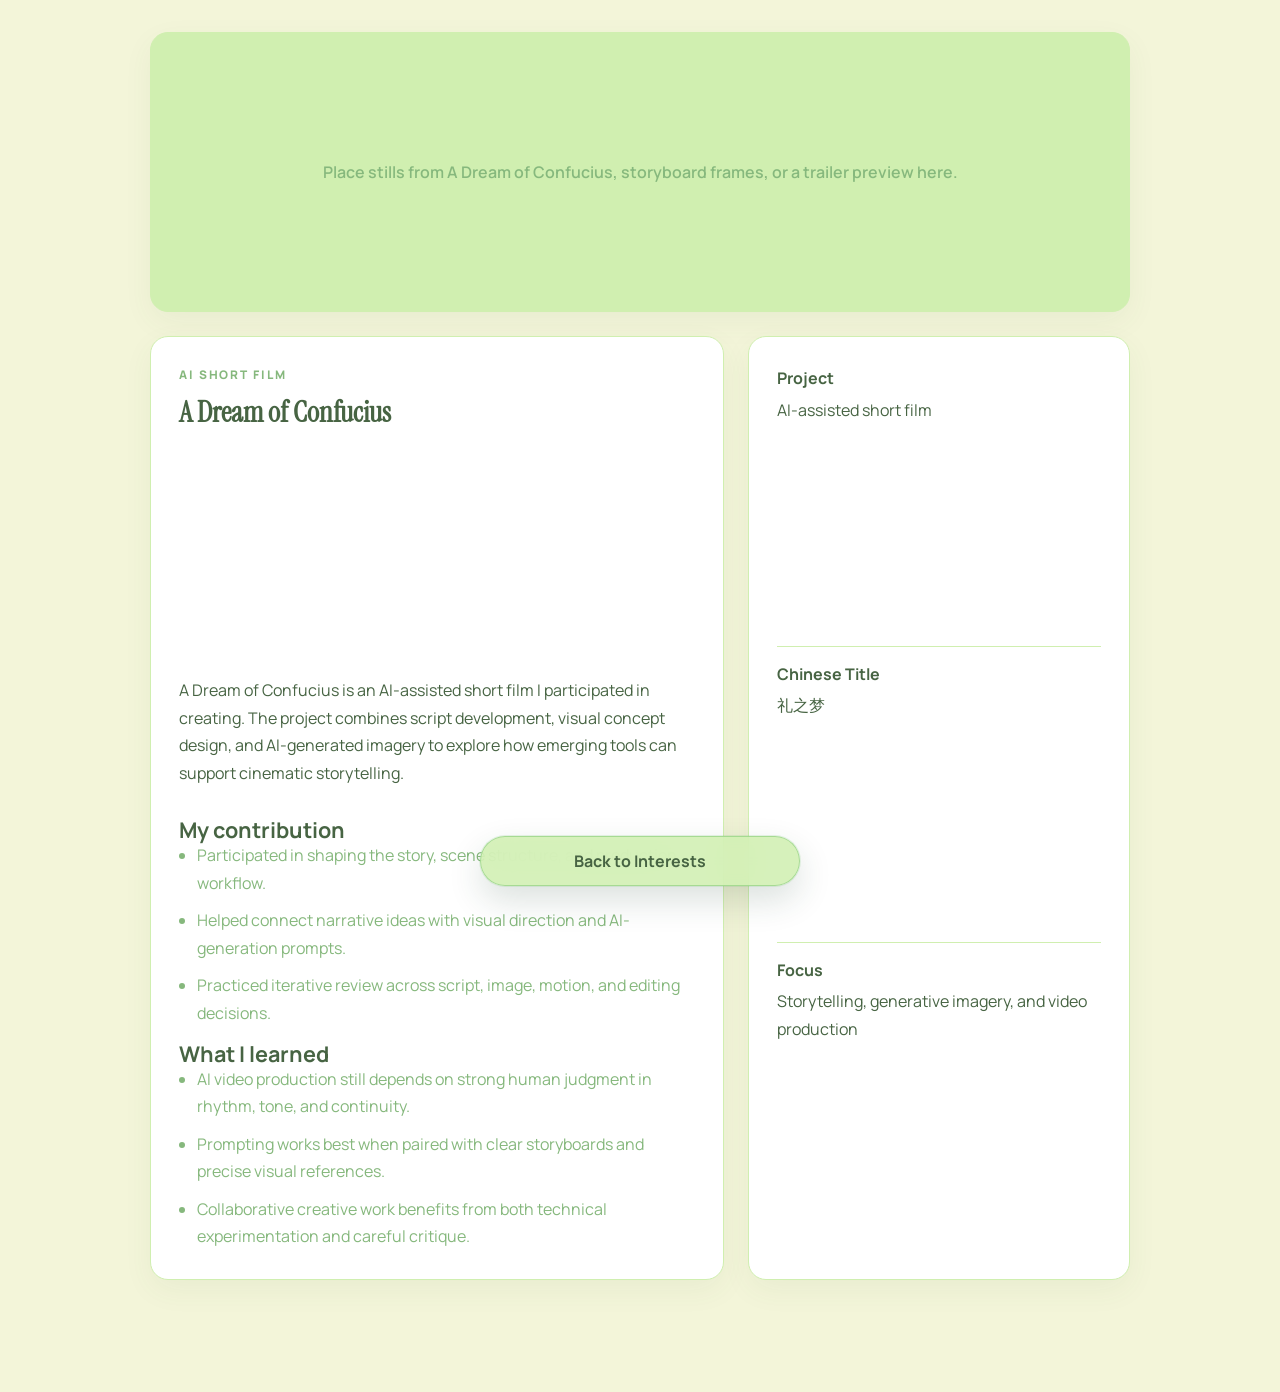
==== interest-ai-short-film.html @ 8be3a1d8 "5_31" ====
<!DOCTYPE html>
<html lang="en">
  <head>
    <meta charset="UTF-8" />
    <meta name="viewport" content="width=device-width, initial-scale=1.0" />
    <title>AI Short Film: A Dream of Confucius | Haojun Ma</title>
    <link rel="preconnect" href="https://fonts.googleapis.com" />
    <link rel="preconnect" href="https://fonts.gstatic.com" crossorigin />
    <link
      href="https://fonts.googleapis.com/css2?family=Instrument+Serif:ital@0;1&family=Manrope:wght@400;500;600;700;800&display=swap"
      rel="stylesheet"
    />
    <link rel="stylesheet" href="style.css?v=20260520-detail-nav" />
  </head>
  <body>
    <div class="detail-shell">
      <div class="detail-header">
        <a class="text-link" href="index.html#interests">Back to Interests</a>
      </div>
      <div class="detail-media">Place stills from A Dream of Confucius, storyboard frames, or a trailer preview here.</div>
      <div class="detail-grid">
        <section class="detail-main detail-stack">
          <div>
            <p class="eyebrow">AI Short Film</p>
            <h1 class="hero-title">A Dream of Confucius</h1>
          </div>
          <p>
            A Dream of Confucius is an AI-assisted short film I participated in creating. The project combines script development, visual concept design, and AI-generated imagery to explore how emerging tools can support cinematic storytelling.
          </p>
          <div>
            <h3>My contribution</h3>
            <ul class="detail-list">
              <li>Participated in shaping the story, scene structure, and production workflow.</li>
              <li>Helped connect narrative ideas with visual direction and AI-generation prompts.</li>
              <li>Practiced iterative review across script, image, motion, and editing decisions.</li>
            </ul>
          </div>
          <div>
            <h3>What I learned</h3>
            <ul class="detail-list">
              <li>AI video production still depends on strong human judgment in rhythm, tone, and continuity.</li>
              <li>Prompting works best when paired with clear storyboards and precise visual references.</li>
              <li>Collaborative creative work benefits from both technical experimentation and careful critique.</li>
            </ul>
          </div>
        </section>
        <aside class="detail-side detail-meta">
          <div>
            <strong>Project</strong>
            <span>AI-assisted short film</span>
          </div>
          <div>
            <strong>Chinese Title</strong>
            <span>礼之梦</span>
          </div>
          <div>
            <strong>Focus</strong>
            <span>Storytelling, generative imagery, and video production</span>
          </div>
        </aside>
      </div>
    </div>
  </body>
</html>
---- style.css ----
:root {
  --bg: #F3F5D9;
  --surface: #ffffff;
  --surface-soft: #D0EFB0;
  --text: #476443;
  --muted: #86B87D;
  --accent: #86B87D;
  --accent-dark: #476443;
  --line: #D0EFB0;
  --shadow: 0 10px 30px rgba(71, 100, 67, 0.06);
  --radius: 18px;
  --hero-top-height: clamp(190px, 22vw, 248px);
}

* {
  box-sizing: border-box;
}

html {
  scroll-behavior: smooth;
}

body {
  margin: 0;
  min-height: 100vh;
  font-family: "Manrope", sans-serif;
  color: var(--text);
  background: var(--bg);
}

a {
  color: inherit;
  text-decoration: none;
  overflow-wrap: anywhere;
}

.page-shell {
  width: min(1180px, calc(100% - 32px));
  margin: 0 auto;
  padding: 12px 0 56px;
}

.site-header {
  position: sticky;
  top: 8px;
  z-index: 10;
  display: flex;
  justify-content: space-between;
  align-items: center;
  gap: 24px;
  padding: 12px 18px;
  border: 1px solid var(--line);
  border-radius: var(--radius);
  background: rgba(243, 245, 217, 0.96);
  box-shadow: var(--shadow);
}

.brand {
  font-family: "Instrument Serif", serif;
  font-size: 1.55rem;
  letter-spacing: 0.01em;
}

.site-nav {
  display: flex;
  flex-wrap: wrap;
  gap: 14px;
}

.site-nav a {
  color: var(--muted);
  font-weight: 600;
}

.site-nav a:hover {
  color: var(--accent);
}

.hero {
  display: grid;
  grid-template-columns: minmax(0, 1.5fr) minmax(280px, 0.85fr);
  gap: 24px;
  align-items: stretch;
  padding: 56px 0 24px;
}

.hero-copy,
.hero-panel,
.section,
.interest-card,
.project-card,
.section-split > div,
.contact-card {
  border: 1px solid var(--line);
  border-radius: var(--radius);
  background: var(--surface);
  box-shadow: var(--shadow);
}

.hero-copy {
  padding: 48px;
}

.hero-copy-layout {
  display: grid;
  grid-template-columns: minmax(0, 1.02fr) clamp(160px, 21vw, 230px);
  column-gap: 14px;
  row-gap: 18px;
  align-items: end;
}

.hero-photo-slot {
  grid-column: 2;
  grid-row: 1;
  overflow: hidden;
  height: var(--hero-top-height);
  border: 1px solid var(--line);
  border-radius: var(--radius);
  background: var(--surface-soft);
}

.hero-photo {
  display: block;
  width: 100%;
  height: 100%;
  object-fit: cover;
}

.hero-panel {
  padding: 28px;
  background: var(--surface-soft);
}

.eyebrow,
.panel-label,
.project-tag {
  margin: 0 0 12px;
  text-transform: uppercase;
  letter-spacing: 0.16em;
  font-size: 0.74rem;
  font-weight: 800;
  color: var(--accent);
}

h1,
h2,
h3 {
  margin: 0;
  line-height: 1.05;
  overflow-wrap: anywhere;
}

h1,
h2 {
  font-family: "Instrument Serif", serif;
}

h1 {
  max-width: 14ch;
  font-size: clamp(3rem, 7vw, 5.6rem);
}

.hero-title {
  grid-column: 1;
  grid-row: 1;
  max-width: none;
  width: 100%;
  height: var(--hero-top-height);
  display: flex;
  flex-direction: column;
  justify-content: flex-start;
  gap: 0.1em;
  font-size: clamp(1.62rem, 2.25vw, 2.3rem);
  overflow-wrap: normal;
  word-break: normal;
  hyphens: none;
}

.hero-title-line {
  display: block;
  white-space: nowrap;
}

h2 {
  font-size: clamp(2rem, 4vw, 3.2rem);
}

h3 {
  font-size: 1.35rem;
}

p,
li,
span,
strong {
  line-height: 1.72;
  overflow-wrap: anywhere;
}

.hero-text,
.section p,
.project-card p,
.interest-card p,
.contact-section p,
.facts-list span,
.bullet-list li,
.project-card li {
  color: var(--muted);
}

.hero-text {
  max-width: 64ch;
  margin: 0;
  font-size: 1.08rem;
}

.hero-text-wide {
  grid-column: 1 / -1;
}

.hero-text-wide {
  grid-column: 1;
  grid-row: 1;
}

.hero-text-wide {
  max-width: none;
  margin-top: 0;
}

.editable {
  color: var(--text);
  font-weight: 700;
}

.button {
  display: inline-flex;
  align-items: center;
  justify-content: center;
  min-height: 48px;
  padding: 0 20px;
  border: 1px solid transparent;
  border-radius: var(--radius);
  font-weight: 700;
  transition: transform 160ms ease, background-color 160ms ease, color 160ms ease, border-color 160ms ease;
}

.button:hover {
  transform: translateY(-1px);
}

.button-primary {
  background: var(--accent);
  color: #f8fbf8;
}

.button-primary:hover {
  background: var(--accent-dark);
}

.button-secondary {
  border-color: var(--line);
  background: var(--surface);
  color: var(--text);
}

.facts-list,
.bullet-list,
.project-card ul {
  margin: 0;
  padding: 0;
  list-style: none;
}

.facts-list li {
  display: flex;
  justify-content: space-between;
  align-items: flex-start;
  gap: 16px;
  padding: 14px 0;
  border-top: 1px solid var(--line);
}

.facts-list li:first-child {
  border-top: 0;
}

.facts-list strong {
  text-align: right;
}

.section {
  margin-top: 24px;
  padding: 36px;
}

.section-heading {
  display: grid;
  gap: 10px;
  margin-bottom: 28px;
}

.about-grid,
.section-split,
.interest-grid,
.project-grid {
  display: grid;
  gap: 20px;
}

.about-grid,
.section-split {
  grid-template-columns: repeat(2, minmax(0, 1fr));
}

.interest-grid {
  grid-template-columns: repeat(3, minmax(0, 1fr));
}

.interests-grid-extended {
  grid-template-columns: repeat(2, minmax(0, 1fr));
}

.project-grid {
  grid-template-columns: repeat(2, minmax(0, 1fr));
}

.interest-card,
.project-card,
.section-split > div,
.contact-card {
  min-width: 0;
}

.section-split > div,
.contact-card {
  padding: 24px;
}

.interest-card {
  position: relative;
  display: grid;
  gap: 0;
  overflow: hidden;
  transition: transform 220ms ease, box-shadow 220ms ease, border-color 220ms ease;
}

.project-card {
  overflow: hidden;
  transition: transform 220ms ease, box-shadow 220ms ease, border-color 220ms ease;
}

.interest-card:hover,
.interest-card:focus-within,
.project-card:hover,
.project-card:focus-within {
  transform: translateY(-6px);
  border-color: rgba(110, 191, 101, 0.82);
  box-shadow: 0 0 0 1px rgba(110, 191, 101, 0.48), 0 0 28px rgba(110, 191, 101, 0.28), 0 18px 44px rgba(31, 71, 47, 0.12);
}

#research .interest-card {
  gap: 18px;
  padding: 24px;
}

.interest-card-media {
  margin-bottom: 0;
  height: 220px;
  min-height: 0;
  transition: transform 220ms ease, border-color 220ms ease, background-color 220ms ease;
}

.interest-card:hover .interest-card-media,
.interest-card:focus-within .interest-card-media {
  transform: scale(1.015);
  border-color: rgba(31, 107, 79, 0.22);
  background: #e8f1e8;
}

.interest-card-copy {
  display: grid;
  gap: 10px;
  min-height: 112px;
  padding: 24px;
}

.interest-card-copy h3 {
  line-height: 1.15;
}

.interest-card-hover {
  display: grid;
  gap: 14px;
}

.interest-card-hover p {
  margin: 0;
}

#interests .interest-card-copy {
  grid-template-areas: "interest-stack";
  align-items: start;
  min-height: 122px;
}

#interests .interest-card-copy > h3,
#interests .interest-card-hover {
  grid-area: interest-stack;
}

#interests .interest-card-copy > h3,
#interests .interest-card-hover {
  transition: opacity 180ms ease, transform 220ms ease;
}

#interests .interest-card-hover {
  max-height: none;
  opacity: 0;
  overflow: visible;
  transform: translateY(8px);
}

#interests .interest-card:hover .interest-card-copy > h3,
#interests .interest-card:focus .interest-card-copy > h3,
#interests .interest-card:focus-within .interest-card-copy > h3 {
  opacity: 0;
  transform: translateY(-8px);
}

#interests .interest-card:hover .interest-card-hover,
#interests .interest-card:focus .interest-card-hover,
#interests .interest-card:focus-within .interest-card-hover {
  max-height: none;
  opacity: 1;
  transform: translateY(0);
}

.project-card-featured {
  grid-column: span 2;
  background: var(--surface-soft);
}

.project-card > :not(.media-placeholder) {
  margin-left: 24px;
  margin-right: 24px;
}

.project-card > .project-tag {
  margin-top: 24px;
}

.media-placeholder {
  display: grid;
  place-items: center;
  min-height: 180px;
  margin-bottom: 20px;
  border: 1px dashed var(--line);
  border-radius: var(--radius);
  background: var(--surface-soft);
  color: var(--muted);
  text-align: center;
  font-weight: 600;
  overflow: hidden;
}

.interest-card > .media-placeholder,
.project-card > .media-placeholder {
  margin-bottom: 0;
  border: 0;
  border-radius: 0;
}

.media-image {
  display: block;
  width: 100%;
  height: 100%;
  min-height: 0;
  object-fit: cover;
}

.media-image-contain {
  padding: 12px;
  background: #f8fbf1;
  object-fit: contain;
}

.media-image-focus-top {
  object-fit: cover;
  object-position: 50% 22%;
}

.media-placeholder-large {
  min-height: 220px;
}

.text-link {
  color: var(--accent);
  font-weight: 700;
}

.text-link:hover {
  color: var(--accent-dark);
}

.project-card ul {
  margin-top: 16px;
}

.project-card li,
.bullet-list li {
  position: relative;
  padding-left: 18px;
}

.project-card li::before,
.bullet-list li::before {
  content: "";
  position: absolute;
  left: 0;
  top: 12px;
  width: 7px;
  height: 7px;
  border-radius: 999px;
  background: var(--accent);
}

.contact-section {
  text-align: center;
}

.contact-card {
  display: grid;
  gap: 8px;
  justify-items: center;
  margin-top: 22px;
  background: var(--surface-soft);
}

.contact-card a {
  font-size: 1.1rem;
  font-weight: 800;
}

.detail-shell {
  width: min(980px, calc(100% - 32px));
  margin: 0 auto;
  padding: 32px 0 112px;
}

.detail-header {
  position: fixed;
  left: 50%;
  top: auto;
  right: auto;
  bottom: max(14px, env(safe-area-inset-bottom));
  z-index: 30;
  width: auto;
  display: flex;
  justify-content: center;
  align-items: center;
  padding: 0;
  border: 0;
  border-radius: 999px;
  background: transparent;
  box-shadow: none;
  transform: translateX(-50%);
  backdrop-filter: blur(16px);
}

.detail-header .text-link {
  display: inline-flex;
  justify-content: center;
  align-items: center;
  min-width: min(320px, calc(100vw - 32px));
  min-height: 50px;
  padding: 0 28px;
  border: 1px solid rgba(110, 191, 101, 0.46);
  border-radius: 999px;
  background: rgba(208, 239, 176, 0.86);
  box-shadow: 0 0 0 1px rgba(110, 191, 101, 0.16), 0 14px 34px rgba(31, 71, 47, 0.16);
  color: var(--accent-dark);
  text-align: center;
  transition: background-color 160ms ease, border-color 160ms ease, box-shadow 160ms ease;
}

.detail-header .text-link:hover,
.detail-header .text-link:focus {
  border-color: rgba(110, 191, 101, 0.82);
  background: rgba(208, 239, 176, 0.96);
  box-shadow: 0 0 26px rgba(110, 191, 101, 0.32), 0 14px 34px rgba(31, 71, 47, 0.16);
}

.detail-grid {
  display: grid;
  grid-template-columns: minmax(0, 1.2fr) minmax(260px, 0.8fr);
  gap: 24px;
}

.detail-main,
.detail-side,
.detail-media {
  border: 1px solid var(--line);
  border-radius: var(--radius);
  background: var(--surface);
  box-shadow: var(--shadow);
}

.detail-main,
.detail-side {
  padding: 28px;
}

.detail-media {
  display: grid;
  place-items: center;
  min-height: 280px;
  margin-bottom: 24px;
  background: var(--surface-soft);
  color: var(--muted);
  text-align: center;
  font-weight: 600;
}

.detail-stack {
  display: grid;
  gap: 16px;
}

.detail-list {
  margin: 0;
  padding-left: 18px;
  color: var(--muted);
}

.detail-list li + li {
  margin-top: 10px;
}

.detail-meta {
  display: grid;
  gap: 14px;
}

.detail-meta div {
  padding-top: 14px;
  border-top: 1px solid var(--line);
}

.detail-meta div:first-child {
  padding-top: 0;
  border-top: 0;
}

.detail-meta strong {
  display: block;
  margin-bottom: 4px;
}

@media (hover: hover) and (pointer: fine) {
  .interest-card-copy {
    min-height: 72px;
  }

  .interest-card-hover {
    max-height: 0;
    opacity: 0;
    overflow: hidden;
    transform: translateY(8px);
    transition: max-height 220ms ease, opacity 180ms ease, transform 220ms ease;
  }

  .interest-card:hover .interest-card-hover,
  .interest-card:focus-within .interest-card-hover {
    max-height: 180px;
    opacity: 1;
    transform: translateY(0);
  }
}

@media (max-width: 960px) {
  .hero,
  .about-grid,
  .section-split,
  .detail-grid,
  .interest-grid,
  .project-grid {
    grid-template-columns: 1fr;
  }

  .project-card-featured {
    grid-column: auto;
  }

  .hero-copy,
  .section,
  .detail-main,
  .detail-side {
    padding: 28px;
  }

  .hero-photo-slot {
    width: 100%;
    max-width: 280px;
  }

  .interest-card-copy {
    min-height: 0;
  }
}

@media (max-width: 960px) and (min-width: 501px) {
  .hero-copy-layout {
    grid-template-columns: minmax(0, 1fr) clamp(136px, 32vw, 220px);
    align-items: start;
  }
}

@media (max-width: 500px) {
  .hero-copy-layout {
    grid-template-columns: minmax(0, 1fr) clamp(58px, 26vw, 120px);
    column-gap: 10px;
    --hero-top-height: clamp(132px, 52vw, 190px);
  }

  .hero-text {
    font-size: clamp(0.82rem, 4.1vw, 1rem);
  }
}

@media (max-width: 640px) {
  .page-shell {
    width: min(100% - 20px, 1180px);
    padding-top: 14px;
  }

  .site-header {
    position: static;
    flex-direction: column;
    align-items: flex-start;
  }

  .site-nav {
    gap: 12px 16px;
  }

  h1 {
    max-width: none;
  }

  .hero-copy,
  .hero-panel,
  .section,
  .section-split > div,
  .contact-card {
    padding: 22px;
  }

  .interest-card-copy {
    padding: 22px;
  }

  #research .interest-card {
    padding: 22px;
  }

  .project-card > :not(.media-placeholder) {
    margin-left: 22px;
    margin-right: 22px;
  }

  .project-card > .project-tag {
    margin-top: 22px;
  }

}

@media (max-width: 340px) {
  .hero-copy,
  .hero-panel,
  .section,
  .section-split > div,
  .contact-card {
    padding: 16px;
  }

  .interest-card-copy {
    padding: 16px;
  }

  #research .interest-card {
    padding: 16px;
  }

  .project-card > :not(.media-placeholder) {
    margin-left: 16px;
    margin-right: 16px;
  }

  .project-card > .project-tag {
    margin-top: 16px;
  }

}

@media (max-width: 250px) {
  .hero-copy-layout {
    grid-template-columns: 1fr;
  }

  .hero-photo-slot,
  .hero-text-wide {
    grid-column: 1;
  }

  .hero-photo-slot {
    grid-row: 1;
  }

  .hero-text-wide {
    grid-row: 2;
  }

}
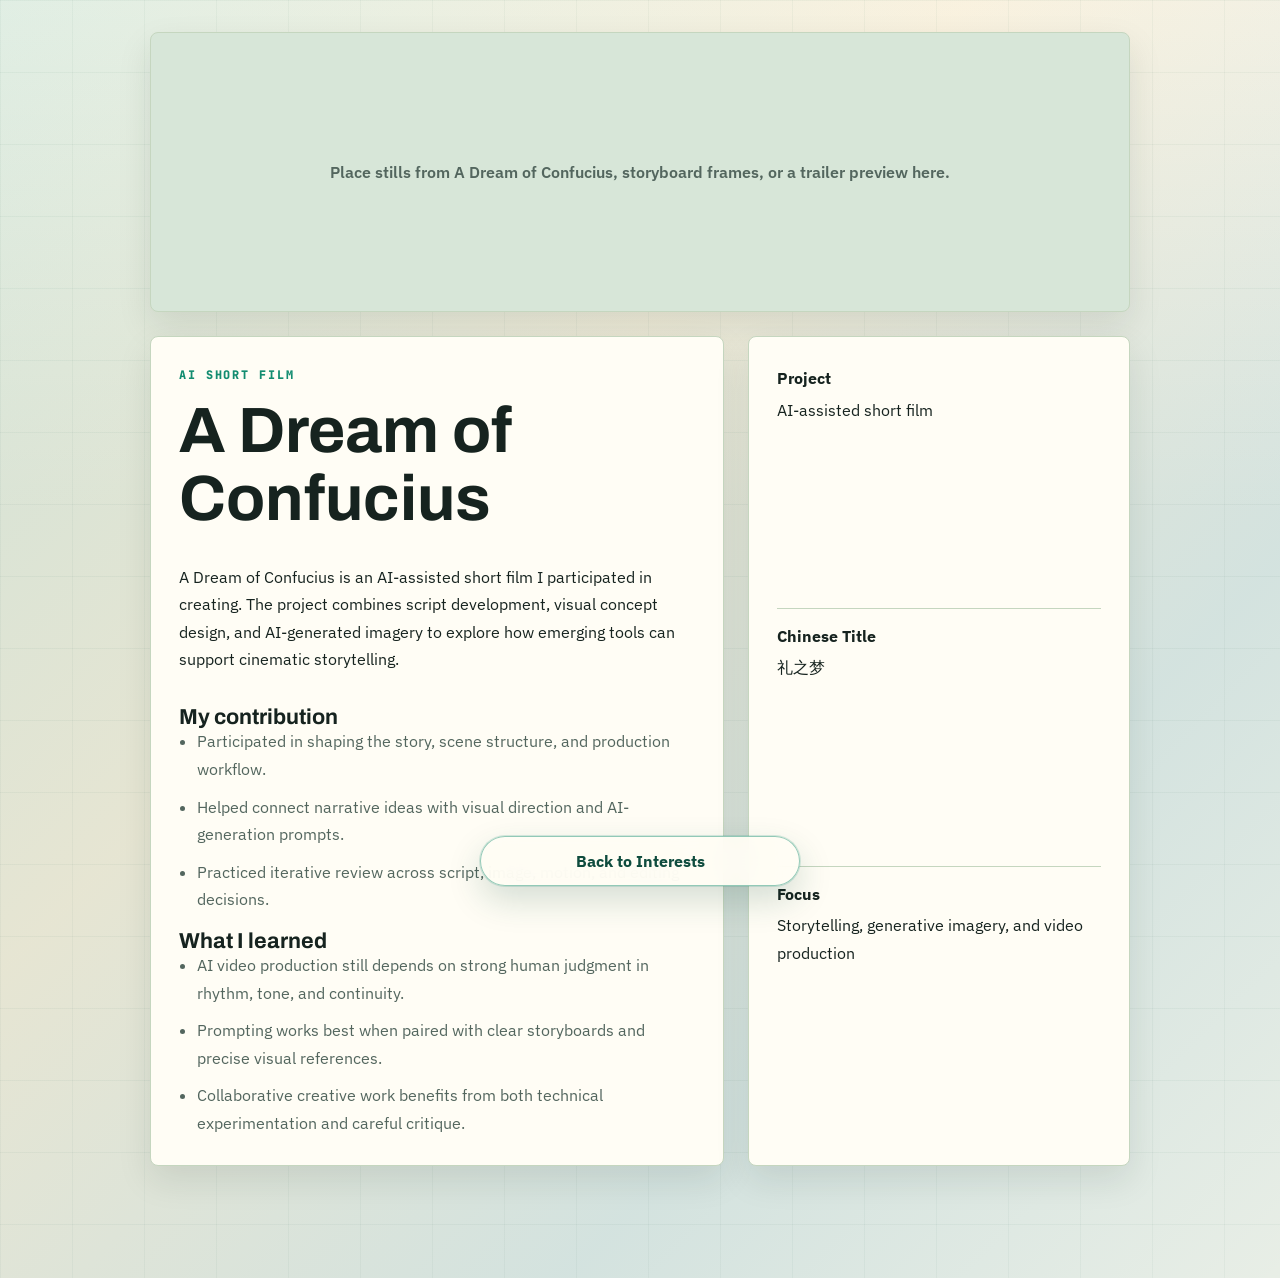
==== commit d580d90f: "v1.0" ====
--- a/interest-ai-short-film.html
+++ b/interest-ai-short-film.html
@@ -7,10 +7,10 @@
     <link rel="preconnect" href="https://fonts.googleapis.com" />
     <link rel="preconnect" href="https://fonts.gstatic.com" crossorigin />
     <link
-      href="https://fonts.googleapis.com/css2?family=Instrument+Serif:ital@0;1&family=Manrope:wght@400;500;600;700;800&display=swap"
+      href="https://fonts.googleapis.com/css2?family=Archivo:wght@500;600;700;800&family=IBM+Plex+Sans:wght@400;500;600;700&family=JetBrains+Mono:wght@600;700&display=swap"
       rel="stylesheet"
     />
-    <link rel="stylesheet" href="style.css?v=20260520-detail-nav" />
+    <link rel="stylesheet" href="style.css?v=20260708-lxq-rhythm" />
   </head>
   <body>
     <div class="detail-shell">
--- a/style.css
+++ b/style.css
@@ -1,14 +1,22 @@
 :root {
-  --bg: #F3F5D9;
-  --surface: #ffffff;
-  --surface-soft: #D0EFB0;
-  --text: #476443;
-  --muted: #86B87D;
-  --accent: #86B87D;
-  --accent-dark: #476443;
-  --line: #D0EFB0;
-  --shadow: 0 10px 30px rgba(71, 100, 67, 0.06);
-  --radius: 18px;
+  --bg: #e8eee6;
+  --surface: #fffdf5;
+  --surface-warm: #f7f5e9;
+  --surface-soft: #d7e6d8;
+  --surface-tint: #edf7ef;
+  --surface-ink: #101b18;
+  --text: #16231f;
+  --muted: #53665e;
+  --accent: #128c70;
+  --accent-bright: #22c08b;
+  --accent-dark: #0f4c3e;
+  --accent-2: #1f7da1;
+  --accent-warm: #d69728;
+  --line: #c5d6bf;
+  --line-strong: #8fb38e;
+  --shadow: 0 14px 34px rgba(22, 35, 31, 0.1);
+  --shadow-strong: 0 24px 62px rgba(15, 33, 27, 0.18);
+  --radius: 8px;
   --hero-top-height: clamp(190px, 22vw, 248px);
 }
 
@@ -21,11 +29,23 @@
 }
 
 body {
+  position: relative;
   margin: 0;
   min-height: 100vh;
-  font-family: "Manrope", sans-serif;
+  font-family: "IBM Plex Sans", sans-serif;
   color: var(--text);
-  background: var(--bg);
+  background:
+    linear-gradient(rgba(15, 76, 62, 0.045) 1px, transparent 1px),
+    linear-gradient(90deg, rgba(15, 76, 62, 0.04) 1px, transparent 1px),
+    linear-gradient(135deg, rgba(18, 140, 112, 0.12), rgba(214, 151, 40, 0.1) 38%, rgba(31, 125, 161, 0.1) 72%, rgba(232, 238, 230, 0) 100%),
+    linear-gradient(180deg, rgba(255, 253, 245, 0.92), rgba(232, 238, 230, 0) 520px),
+    var(--bg);
+  background-size: 72px 72px, 72px 72px, auto, auto, auto;
+}
+
+::selection {
+  background: var(--surface-ink);
+  color: var(--surface);
 }
 
 a {
@@ -34,46 +54,135 @@
   overflow-wrap: anywhere;
 }
 
+a:focus-visible,
+button:focus-visible {
+  outline: 3px solid rgba(34, 192, 139, 0.46);
+  outline-offset: 3px;
+}
+
 .page-shell {
-  width: min(1180px, calc(100% - 32px));
+  position: relative;
+  z-index: 1;
+  width: min(1200px, calc(100% - 32px));
   margin: 0 auto;
-  padding: 12px 0 56px;
+  padding: 16px 0 64px;
+}
+
+.page-frame {
+  position: fixed;
+  inset: 0;
+  z-index: 0;
+  pointer-events: none;
+}
+
+.page-frame::before,
+.page-frame::after {
+  content: "";
+  position: absolute;
+  top: 0;
+  bottom: 0;
+  width: 1px;
+  background: linear-gradient(180deg, transparent, rgba(15, 76, 62, 0.22) 14%, rgba(15, 76, 62, 0.16) 82%, transparent);
+}
+
+.page-frame::before {
+  left: max(16px, calc((100vw - 1200px) / 2 - 28px));
+}
+
+.page-frame::after {
+  right: max(16px, calc((100vw - 1200px) / 2 - 28px));
 }
 
 .site-header {
   position: sticky;
   top: 8px;
   z-index: 10;
-  display: flex;
-  justify-content: space-between;
+  display: grid;
+  grid-template-columns: minmax(120px, 1fr) auto minmax(120px, 1fr);
   align-items: center;
   gap: 24px;
-  padding: 12px 18px;
-  border: 1px solid var(--line);
+  padding: 10px 14px;
+  border: 1px solid rgba(143, 179, 142, 0.74);
   border-radius: var(--radius);
-  background: rgba(243, 245, 217, 0.96);
+  background: rgba(255, 253, 245, 0.86);
   box-shadow: var(--shadow);
+  backdrop-filter: blur(16px);
 }
 
 .brand {
-  font-family: "Instrument Serif", serif;
-  font-size: 1.55rem;
-  letter-spacing: 0.01em;
+  font-family: "Archivo", sans-serif;
+  font-size: 1.18rem;
+  font-weight: 700;
+  letter-spacing: 0;
 }
 
 .site-nav {
   display: flex;
   flex-wrap: wrap;
-  gap: 14px;
+  justify-content: center;
+  gap: 4px;
+  padding: 4px;
+  border: 1px solid rgba(15, 76, 62, 0.18);
+  border-radius: 999px;
+  background: rgba(16, 27, 24, 0.06);
 }
 
 .site-nav a {
+  display: inline-flex;
+  align-items: center;
+  justify-content: center;
+  min-width: 76px;
+  min-height: 32px;
+  padding: 0 13px;
+  border-radius: 999px;
   color: var(--muted);
-  font-weight: 600;
-}
-
-.site-nav a:hover {
-  color: var(--accent);
+  font-family: "JetBrains Mono", monospace;
+  font-size: 0.72rem;
+  font-weight: 800;
+  text-transform: uppercase;
+  transition: color 160ms ease, background-color 160ms ease, box-shadow 160ms ease;
+}
+
+.site-nav a:hover,
+.site-nav a:focus-visible {
+  background: var(--surface);
+  color: var(--accent-dark);
+  box-shadow: 0 8px 20px rgba(15, 76, 62, 0.1);
+}
+
+.site-status {
+  display: inline-flex;
+  justify-self: end;
+  align-items: center;
+  gap: 10px;
+  min-height: 36px;
+  color: var(--accent-dark);
+  font-family: "JetBrains Mono", monospace;
+  font-size: 0.72rem;
+  font-weight: 800;
+  letter-spacing: 0.12em;
+}
+
+.site-status i {
+  width: 9px;
+  height: 9px;
+  border-radius: 999px;
+  background: var(--accent-bright);
+  box-shadow: 0 0 14px rgba(34, 192, 139, 0.62);
+  animation: statusPulse 1.8s ease-in-out infinite;
+}
+
+@keyframes statusPulse {
+  0%,
+  100% {
+    transform: scale(0.85);
+    opacity: 0.72;
+  }
+
+  50% {
+    transform: scale(1);
+    opacity: 1;
+  }
 }
 
 .hero {
@@ -81,7 +190,7 @@
   grid-template-columns: minmax(0, 1.5fr) minmax(280px, 0.85fr);
   gap: 24px;
   align-items: stretch;
-  padding: 56px 0 24px;
+  padding: 48px 0 24px;
 }
 
 .hero-copy,
@@ -98,25 +207,35 @@
 }
 
 .hero-copy {
-  padding: 48px;
+  padding: clamp(30px, 4vw, 48px);
+  background:
+    linear-gradient(135deg, rgba(255, 253, 245, 0.96), rgba(247, 245, 233, 0.88)),
+    var(--surface-warm);
 }
 
 .hero-copy-layout {
   display: grid;
-  grid-template-columns: minmax(0, 1.02fr) clamp(160px, 21vw, 230px);
-  column-gap: 14px;
-  row-gap: 18px;
-  align-items: end;
+  grid-template-columns: minmax(0, 1fr) clamp(150px, 20vw, 230px);
+  column-gap: 22px;
+  row-gap: 20px;
+  align-items: start;
+}
+
+.hero-intro {
+  grid-column: 1;
+  grid-row: 1;
+  align-self: start;
 }
 
 .hero-photo-slot {
   grid-column: 2;
-  grid-row: 1;
+  grid-row: 1 / span 2;
   overflow: hidden;
   height: var(--hero-top-height);
-  border: 1px solid var(--line);
+  border: 1px solid var(--line-strong);
   border-radius: var(--radius);
   background: var(--surface-soft);
+  box-shadow: 0 18px 40px rgba(15, 76, 62, 0.14);
 }
 
 .hero-photo {
@@ -128,7 +247,9 @@
 
 .hero-panel {
   padding: 28px;
-  background: var(--surface-soft);
+  background:
+    linear-gradient(145deg, rgba(18, 140, 112, 0.16), rgba(214, 151, 40, 0.13)),
+    var(--surface-soft);
 }
 
 .eyebrow,
@@ -139,6 +260,7 @@
   letter-spacing: 0.16em;
   font-size: 0.74rem;
   font-weight: 800;
+  font-family: "JetBrains Mono", monospace;
   color: var(--accent);
 }
 
@@ -151,8 +273,10 @@
 }
 
 h1,
-h2 {
-  font-family: "Instrument Serif", serif;
+h2,
+h3 {
+  font-family: "Archivo", sans-serif;
+  letter-spacing: 0;
 }
 
 h1 {
@@ -160,25 +284,20 @@
   font-size: clamp(3rem, 7vw, 5.6rem);
 }
 
-.hero-title {
-  grid-column: 1;
-  grid-row: 1;
+.hero-kicker {
+  margin: 0 0 12px;
+  text-transform: uppercase;
+  letter-spacing: 0.12em;
+  font-size: 0.75rem;
+  font-weight: 800;
+  font-family: "JetBrains Mono", monospace;
+  color: var(--accent);
+}
+
+.hero-name {
   max-width: none;
-  width: 100%;
-  height: var(--hero-top-height);
-  display: flex;
-  flex-direction: column;
-  justify-content: flex-start;
-  gap: 0.1em;
-  font-size: clamp(1.62rem, 2.25vw, 2.3rem);
-  overflow-wrap: normal;
-  word-break: normal;
-  hyphens: none;
-}
-
-.hero-title-line {
-  display: block;
-  white-space: nowrap;
+  font-size: clamp(3rem, 7.8vw, 6rem);
+  letter-spacing: 0;
 }
 
 h2 {
@@ -215,15 +334,8 @@
 }
 
 .hero-text-wide {
-  grid-column: 1 / -1;
-}
-
-.hero-text-wide {
   grid-column: 1;
-  grid-row: 1;
-}
-
-.hero-text-wide {
+  grid-row: 2;
   max-width: none;
   margin-top: 0;
 }
@@ -233,35 +345,29 @@
   font-weight: 700;
 }
 
-.button {
+.hero-tags {
+  grid-column: 1 / -1;
+  display: flex;
+  flex-wrap: wrap;
+  gap: 10px;
+  margin: 4px 0 0;
+  padding: 0;
+  list-style: none;
+}
+
+.hero-tags li,
+.project-meta-row span {
   display: inline-flex;
   align-items: center;
-  justify-content: center;
-  min-height: 48px;
-  padding: 0 20px;
-  border: 1px solid transparent;
-  border-radius: var(--radius);
-  font-weight: 700;
-  transition: transform 160ms ease, background-color 160ms ease, color 160ms ease, border-color 160ms ease;
-}
-
-.button:hover {
-  transform: translateY(-1px);
-}
-
-.button-primary {
-  background: var(--accent);
-  color: #f8fbf8;
-}
-
-.button-primary:hover {
-  background: var(--accent-dark);
-}
-
-.button-secondary {
-  border-color: var(--line);
-  background: var(--surface);
-  color: var(--text);
+  min-height: 30px;
+  padding: 0 11px;
+  border: 1px solid rgba(18, 140, 112, 0.3);
+  border-radius: 999px;
+  background: rgba(18, 140, 112, 0.1);
+  color: var(--accent-dark);
+  font-size: 0.78rem;
+  font-weight: 800;
+  font-family: "JetBrains Mono", monospace;
 }
 
 .facts-list,
@@ -277,7 +383,7 @@
   justify-content: space-between;
   align-items: flex-start;
   gap: 16px;
-  padding: 14px 0;
+  padding: 13px 0;
   border-top: 1px solid var(--line);
 }
 
@@ -290,14 +396,57 @@
 }
 
 .section {
-  margin-top: 24px;
-  padding: 36px;
+  position: relative;
+  overflow: hidden;
+  margin-top: clamp(36px, 5vw, 56px);
+  padding: clamp(28px, 4vw, 40px);
+}
+
+.hero + .section {
+  margin-top: clamp(28px, 4vw, 44px);
+}
+
+.section::before {
+  content: "";
+  position: absolute;
+  top: 0;
+  left: clamp(28px, 4vw, 40px);
+  width: 64px;
+  height: 3px;
+  border-radius: 999px;
+  background: linear-gradient(90deg, var(--accent), var(--accent-warm));
 }
 
 .section-heading {
   display: grid;
-  gap: 10px;
-  margin-bottom: 28px;
+  gap: 12px;
+  margin-bottom: 30px;
+  max-width: 760px;
+}
+
+#projects {
+  background:
+    linear-gradient(145deg, rgba(18, 140, 112, 0.08), rgba(255, 253, 245, 0) 42%),
+    var(--surface);
+}
+
+#interests {
+  background:
+    linear-gradient(145deg, rgba(214, 151, 40, 0.1), rgba(255, 253, 245, 0) 45%),
+    var(--surface);
+}
+
+.contact-section {
+  background:
+    linear-gradient(145deg, rgba(16, 27, 24, 0.94), rgba(15, 76, 62, 0.9) 58%, rgba(31, 125, 161, 0.72)),
+    var(--surface-ink);
+  color: var(--surface);
+}
+
+.contact-section .eyebrow,
+.contact-section p,
+.contact-section span {
+  color: rgba(255, 253, 245, 0.72);
 }
 
 .about-grid,
@@ -323,6 +472,39 @@
 
 .project-grid {
   grid-template-columns: repeat(2, minmax(0, 1fr));
+}
+
+.focus-strip {
+  display: grid;
+  grid-template-columns: repeat(3, minmax(0, 1fr));
+  gap: 14px;
+  margin-top: 26px;
+}
+
+.focus-strip div {
+  min-width: 0;
+  padding: 18px;
+  border: 1px solid var(--line);
+  border-radius: calc(var(--radius) - 4px);
+  background: linear-gradient(145deg, rgba(237, 247, 239, 0.96), rgba(255, 253, 245, 0.82));
+}
+
+.focus-strip span {
+  display: block;
+  margin-bottom: 10px;
+  color: var(--accent);
+  font-size: 0.78rem;
+  font-weight: 800;
+}
+
+.focus-strip strong {
+  display: block;
+  margin-bottom: 8px;
+}
+
+.focus-strip p {
+  margin: 0;
+  color: var(--muted);
 }
 
 .interest-card,
@@ -342,12 +524,15 @@
   display: grid;
   gap: 0;
   overflow: hidden;
-  transition: transform 220ms ease, box-shadow 220ms ease, border-color 220ms ease;
+  cursor: pointer;
+  transition: transform 220ms ease, box-shadow 220ms ease, border-color 220ms ease, background-color 220ms ease;
 }
 
 .project-card {
   overflow: hidden;
-  transition: transform 220ms ease, box-shadow 220ms ease, border-color 220ms ease;
+  cursor: pointer;
+  background: var(--surface);
+  transition: transform 220ms ease, box-shadow 220ms ease, border-color 220ms ease, background-color 220ms ease;
 }
 
 .interest-card:hover,
@@ -355,13 +540,16 @@
 .project-card:hover,
 .project-card:focus-within {
   transform: translateY(-6px);
-  border-color: rgba(110, 191, 101, 0.82);
-  box-shadow: 0 0 0 1px rgba(110, 191, 101, 0.48), 0 0 28px rgba(110, 191, 101, 0.28), 0 18px 44px rgba(31, 71, 47, 0.12);
-}
-
-#research .interest-card {
-  gap: 18px;
-  padding: 24px;
+  border-color: rgba(18, 140, 112, 0.86);
+  background: #ffffff;
+  box-shadow: 0 0 0 1px rgba(18, 140, 112, 0.36), 0 0 30px rgba(34, 192, 139, 0.24), var(--shadow-strong);
+}
+
+.interest-card:active,
+.project-card:active,
+.detail-header .text-link:active,
+.site-nav a:active {
+  transform: translateY(-2px) scale(0.995);
 }
 
 .interest-card-media {
@@ -373,9 +561,9 @@
 
 .interest-card:hover .interest-card-media,
 .interest-card:focus-within .interest-card-media {
-  transform: scale(1.015);
-  border-color: rgba(31, 107, 79, 0.22);
-  background: #e8f1e8;
+  transform: scale(1.018);
+  border-color: rgba(18, 140, 112, 0.22);
+  background: #e7f2ea;
 }
 
 .interest-card-copy {
@@ -438,7 +626,7 @@
 
 .project-card-featured {
   grid-column: span 2;
-  background: var(--surface-soft);
+  background: var(--surface);
 }
 
 .project-card > :not(.media-placeholder) {
@@ -448,6 +636,18 @@
 
 .project-card > .project-tag {
   margin-top: 24px;
+}
+
+.project-card h3 {
+  margin-top: 0;
+}
+
+.project-meta-row {
+  display: flex;
+  flex-wrap: wrap;
+  gap: 8px;
+  margin-top: 18px;
+  margin-bottom: 24px;
 }
 
 .media-placeholder {
@@ -481,7 +681,7 @@
 
 .media-image-contain {
   padding: 12px;
-  background: #f8fbf1;
+  background: #fffdf5;
   object-fit: contain;
 }
 
@@ -491,8 +691,129 @@
 }
 
 .media-placeholder-large {
-  min-height: 220px;
-}
+  min-height: 260px;
+}
+
+.project-card > .media-placeholder {
+  min-height: 210px;
+  aspect-ratio: 16 / 9;
+}
+
+.project-card-featured > .media-placeholder {
+  min-height: 280px;
+  aspect-ratio: 16 / 7;
+}
+
+.project-visual {
+  position: relative;
+  isolation: isolate;
+  overflow: hidden;
+  background:
+    linear-gradient(135deg, rgba(16, 27, 24, 0.98), rgba(18, 140, 112, 0.84) 58%, rgba(31, 125, 161, 0.78)),
+    var(--surface-soft);
+}
+
+.project-visual::before {
+  content: "";
+  position: absolute;
+  inset: 18px;
+  border: 1px solid rgba(248, 251, 248, 0.24);
+  border-radius: calc(var(--radius) - 6px);
+}
+
+.phone-frame {
+  position: relative;
+  z-index: 1;
+  width: 118px;
+  height: 188px;
+  padding: 18px 14px;
+  border: 2px solid rgba(248, 251, 248, 0.82);
+  border-radius: 28px;
+  background: rgba(248, 251, 248, 0.12);
+  box-shadow: 0 18px 44px rgba(15, 76, 62, 0.36);
+}
+
+.phone-frame span {
+  display: block;
+  height: 16px;
+  margin-top: 14px;
+  border-radius: 999px;
+  background: rgba(248, 251, 248, 0.72);
+}
+
+.phone-frame span:first-child {
+  width: 54%;
+  margin-top: 18px;
+}
+
+.phone-frame span:nth-child(2) {
+  width: 86%;
+}
+
+.phone-frame span:nth-child(3) {
+  width: 68%;
+}
+
+.signal-lines {
+  position: absolute;
+  z-index: 0;
+  right: 18%;
+  top: 20%;
+  display: grid;
+  gap: 16px;
+}
+
+.signal-lines span {
+  display: block;
+  width: clamp(120px, 18vw, 220px);
+  height: 2px;
+  border-radius: 999px;
+  background: rgba(248, 251, 248, 0.34);
+  transform: rotate(-14deg);
+}
+
+.project-visual-metrics {
+  gap: 24px;
+}
+
+.metric-orbit {
+  display: grid;
+  place-items: center;
+  width: 142px;
+  height: 142px;
+  border: 1px solid rgba(248, 251, 248, 0.38);
+  border-radius: 999px;
+  color: #f8fbf8;
+}
+
+.metric-orbit strong {
+  font-size: 2rem;
+  line-height: 1;
+}
+
+.metric-orbit span {
+  color: rgba(248, 251, 248, 0.72);
+  font-size: 0.78rem;
+  font-weight: 800;
+}
+
+.metric-bars {
+  display: flex;
+  align-items: end;
+  gap: 9px;
+  height: 118px;
+}
+
+.metric-bars span {
+  width: 22px;
+  border-radius: 999px 999px 0 0;
+  background: linear-gradient(180deg, rgba(255, 253, 245, 0.82), rgba(214, 151, 40, 0.7));
+}
+
+.metric-bars span:nth-child(1) { height: 42%; }
+.metric-bars span:nth-child(2) { height: 66%; }
+.metric-bars span:nth-child(3) { height: 88%; }
+.metric-bars span:nth-child(4) { height: 58%; }
 
 .text-link {
   color: var(--accent);
@@ -535,6 +856,17 @@
   justify-items: center;
   margin-top: 22px;
   background: var(--surface-soft);
+}
+
+.contact-section .contact-card {
+  border-color: rgba(255, 253, 245, 0.2);
+  background: rgba(255, 253, 245, 0.08);
+  box-shadow: 0 18px 42px rgba(0, 0, 0, 0.18);
+}
+
+.contact-section .contact-card a,
+.contact-section .contact-card span {
+  color: var(--surface);
 }
 
 .contact-card a {
@@ -575,10 +907,10 @@
   min-width: min(320px, calc(100vw - 32px));
   min-height: 50px;
   padding: 0 28px;
-  border: 1px solid rgba(110, 191, 101, 0.46);
+  border: 1px solid rgba(18, 140, 112, 0.46);
   border-radius: 999px;
-  background: rgba(208, 239, 176, 0.86);
-  box-shadow: 0 0 0 1px rgba(110, 191, 101, 0.16), 0 14px 34px rgba(31, 71, 47, 0.16);
+  background: rgba(255, 253, 245, 0.92);
+  box-shadow: 0 0 0 1px rgba(18, 140, 112, 0.16), 0 14px 34px rgba(15, 76, 62, 0.18);
   color: var(--accent-dark);
   text-align: center;
   transition: background-color 160ms ease, border-color 160ms ease, box-shadow 160ms ease;
@@ -586,9 +918,9 @@
 
 .detail-header .text-link:hover,
 .detail-header .text-link:focus {
-  border-color: rgba(110, 191, 101, 0.82);
-  background: rgba(208, 239, 176, 0.96);
-  box-shadow: 0 0 26px rgba(110, 191, 101, 0.32), 0 14px 34px rgba(31, 71, 47, 0.16);
+  border-color: rgba(18, 140, 112, 0.9);
+  background: rgba(215, 230, 216, 0.96);
+  box-shadow: 0 0 28px rgba(34, 192, 139, 0.32), 0 14px 34px rgba(15, 76, 62, 0.18);
 }
 
 .detail-grid {
@@ -627,6 +959,12 @@
   gap: 16px;
 }
 
+.detail-main .hero-title {
+  max-width: none;
+  height: auto;
+  font-size: clamp(2.15rem, 5vw, 4.4rem);
+}
+
 .detail-list {
   margin: 0;
   padding-left: 18px;
@@ -658,11 +996,11 @@
 }
 
 @media (hover: hover) and (pointer: fine) {
-  .interest-card-copy {
-    min-height: 72px;
-  }
-
-  .interest-card-hover {
+  #interests .interest-card-copy {
+    min-height: 122px;
+  }
+
+  #interests .interest-card-hover {
     max-height: 0;
     opacity: 0;
     overflow: hidden;
@@ -670,8 +1008,8 @@
     transition: max-height 220ms ease, opacity 180ms ease, transform 220ms ease;
   }
 
-  .interest-card:hover .interest-card-hover,
-  .interest-card:focus-within .interest-card-hover {
+  #interests .interest-card:hover .interest-card-hover,
+  #interests .interest-card:focus-within .interest-card-hover {
     max-height: 180px;
     opacity: 1;
     transform: translateY(0);
@@ -684,7 +1022,8 @@
   .section-split,
   .detail-grid,
   .interest-grid,
-  .project-grid {
+  .project-grid,
+  .focus-strip {
     grid-template-columns: 1fr;
   }
 
@@ -716,15 +1055,42 @@
   }
 }
 
-@media (max-width: 500px) {
+@media (max-width: 560px) {
   .hero-copy-layout {
-    grid-template-columns: minmax(0, 1fr) clamp(58px, 26vw, 120px);
-    column-gap: 10px;
-    --hero-top-height: clamp(132px, 52vw, 190px);
+    grid-template-columns: 1fr;
+    --hero-top-height: clamp(220px, 72vw, 320px);
+  }
+
+  .hero-intro,
+  .hero-photo-slot,
+  .hero-text-wide,
+  .hero-tags {
+    grid-column: 1;
+  }
+
+  .hero-intro {
+    grid-row: 1;
+  }
+
+  .hero-photo-slot {
+    grid-row: 2;
+    max-width: none;
+  }
+
+  .hero-text-wide {
+    grid-row: 3;
+  }
+
+  .hero-tags {
+    grid-row: 4;
+  }
+
+  .hero-name {
+    font-size: clamp(2.55rem, 15vw, 4.4rem);
   }
 
   .hero-text {
-    font-size: clamp(0.82rem, 4.1vw, 1rem);
+    font-size: clamp(0.96rem, 4.1vw, 1.04rem);
   }
 }
 
@@ -736,16 +1102,37 @@
 
   .site-header {
     position: static;
-    flex-direction: column;
-    align-items: flex-start;
+    grid-template-columns: 1fr;
+    justify-items: start;
+    gap: 12px;
   }
 
   .site-nav {
-    gap: 12px 16px;
+    width: 100%;
+    justify-content: flex-start;
+    gap: 4px;
+    overflow-x: auto;
+    scrollbar-width: none;
+  }
+
+  .site-nav::-webkit-scrollbar {
+    display: none;
+  }
+
+  .site-nav a {
+    min-width: 72px;
+  }
+
+  .site-status {
+    justify-self: start;
   }
 
   h1 {
     max-width: none;
+  }
+
+  .hero {
+    padding-top: 26px;
   }
 
   .hero-copy,
@@ -760,10 +1147,6 @@
     padding: 22px;
   }
 
-  #research .interest-card {
-    padding: 22px;
-  }
-
   .project-card > :not(.media-placeholder) {
     margin-left: 22px;
     margin-right: 22px;
@@ -773,6 +1156,9 @@
     margin-top: 22px;
   }
 
+  .project-meta-row {
+    margin-bottom: 22px;
+  }
 }
 
 @media (max-width: 340px) {
@@ -788,10 +1174,6 @@
     padding: 16px;
   }
 
-  #research .interest-card {
-    padding: 16px;
-  }
-
   .project-card > :not(.media-placeholder) {
     margin-left: 16px;
     margin-right: 16px;
@@ -801,24 +1183,21 @@
     margin-top: 16px;
   }
 
-}
-
-@media (max-width: 250px) {
-  .hero-copy-layout {
-    grid-template-columns: 1fr;
-  }
-
-  .hero-photo-slot,
-  .hero-text-wide {
-    grid-column: 1;
-  }
-
-  .hero-photo-slot {
-    grid-row: 1;
-  }
-
-  .hero-text-wide {
-    grid-row: 2;
-  }
-
-}
+  .project-meta-row {
+    margin-bottom: 16px;
+  }
+}
+
+@media (prefers-reduced-motion: reduce) {
+  *,
+  *::before,
+  *::after {
+    scroll-behavior: auto !important;
+    transition-duration: 1ms !important;
+    animation-duration: 1ms !important;
+  }
+
+  .site-status i {
+    animation: none;
+  }
+}
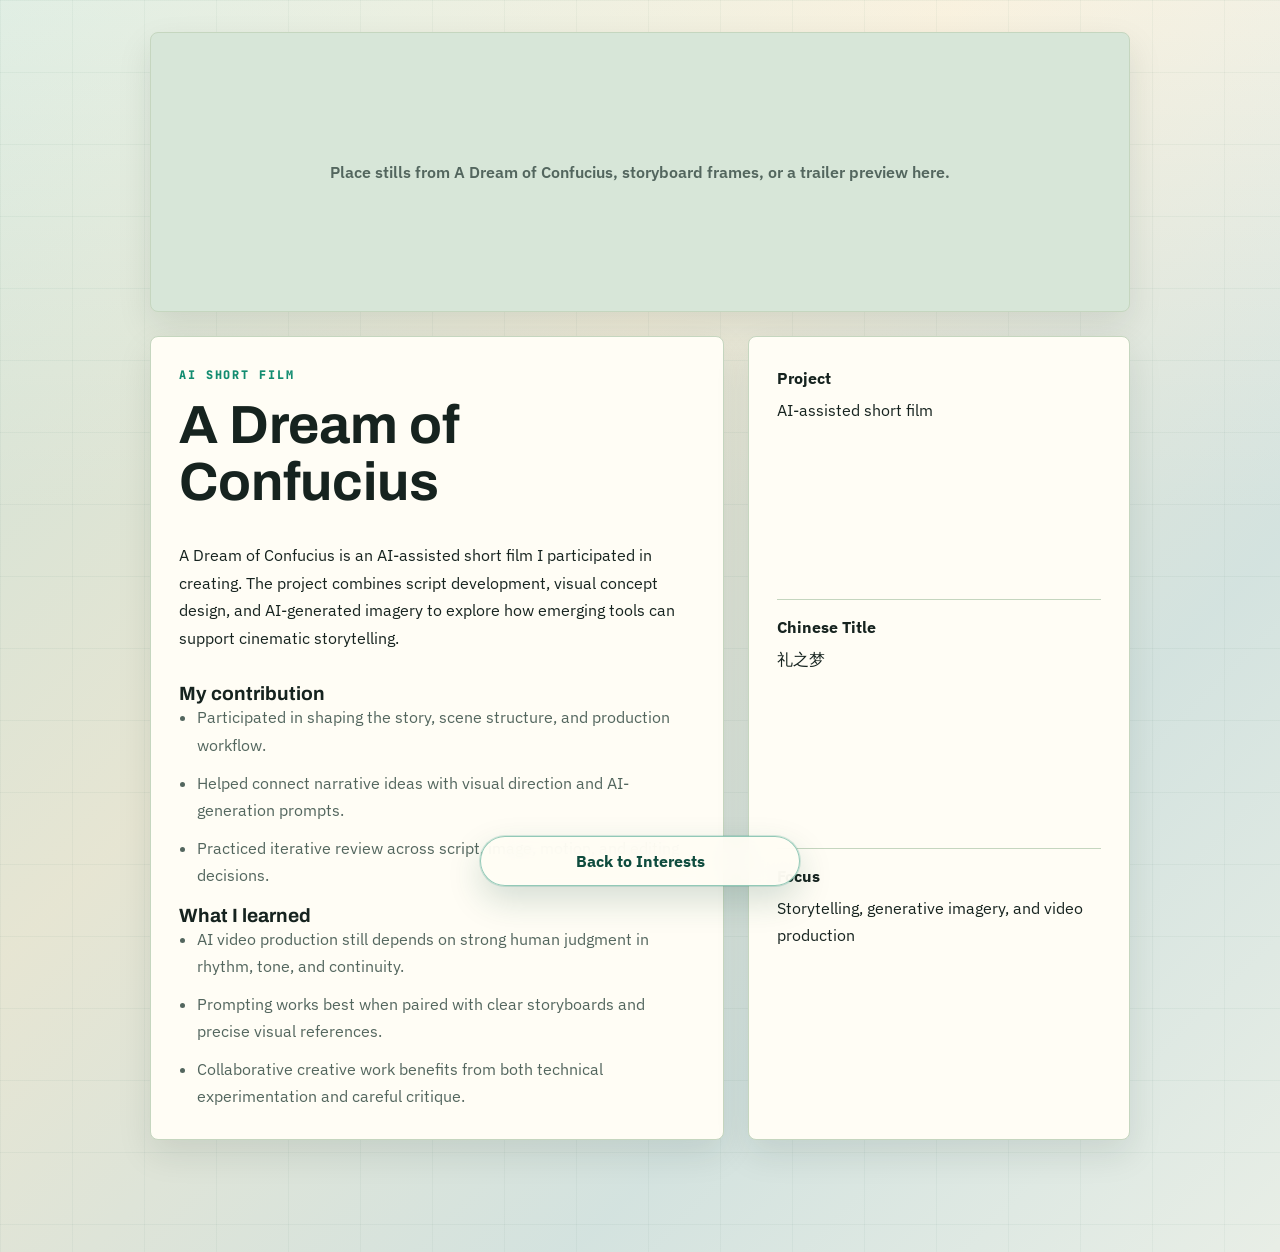
==== commit 9d7c586c: "图标和样式修改" ====
--- a/interest-ai-short-film.html
+++ b/interest-ai-short-film.html
@@ -4,13 +4,14 @@
     <meta charset="UTF-8" />
     <meta name="viewport" content="width=device-width, initial-scale=1.0" />
     <title>AI Short Film: A Dream of Confucius | Haojun Ma</title>
+    <link rel="icon" type="image/svg+xml" href="assets/favicon.svg" />
     <link rel="preconnect" href="https://fonts.googleapis.com" />
     <link rel="preconnect" href="https://fonts.gstatic.com" crossorigin />
     <link
       href="https://fonts.googleapis.com/css2?family=Archivo:wght@500;600;700;800&family=IBM+Plex+Sans:wght@400;500;600;700&family=JetBrains+Mono:wght@600;700&display=swap"
       rel="stylesheet"
     />
-    <link rel="stylesheet" href="style.css?v=20260708-lxq-rhythm" />
+    <link rel="stylesheet" href="style.css?v=20260709-photo-grid" />
   </head>
   <body>
     <div class="detail-shell">
--- a/style.css
+++ b/style.css
@@ -17,7 +17,10 @@
   --shadow: 0 14px 34px rgba(22, 35, 31, 0.1);
   --shadow-strong: 0 24px 62px rgba(15, 33, 27, 0.18);
   --radius: 8px;
-  --hero-top-height: clamp(190px, 22vw, 248px);
+  --page-max: 1080px;
+  --content-max: 960px;
+  --content-inset: clamp(24px, 4vw, 64px);
+  --page-gutter: clamp(40px, 8vw, 128px);
 }
 
 * {
@@ -63,16 +66,23 @@
 .page-shell {
   position: relative;
   z-index: 1;
-  width: min(1200px, calc(100% - 32px));
+  width: min(var(--page-max), calc(100% - var(--page-gutter)));
   margin: 0 auto;
   padding: 16px 0 64px;
 }
 
+#top {
+  width: min(var(--content-max), calc(100% - var(--content-inset)));
+  margin: 0 auto;
+}
+
 .page-frame {
   position: fixed;
-  inset: 0;
+  inset: 0 auto 0 50%;
   z-index: 0;
+  width: min(var(--page-max), calc(100% - var(--page-gutter)));
   pointer-events: none;
+  transform: translateX(-50%);
 }
 
 .page-frame::before,
@@ -86,11 +96,11 @@
 }
 
 .page-frame::before {
-  left: max(16px, calc((100vw - 1200px) / 2 - 28px));
+  left: 0;
 }
 
 .page-frame::after {
-  right: max(16px, calc((100vw - 1200px) / 2 - 28px));
+  right: 0;
 }
 
 .site-header {
@@ -111,14 +121,14 @@
 
 .brand {
   font-family: "Archivo", sans-serif;
-  font-size: 1.18rem;
+  font-size: 1.05rem;
   font-weight: 700;
   letter-spacing: 0;
 }
 
 .site-nav {
   display: flex;
-  flex-wrap: wrap;
+  flex-wrap: nowrap;
   justify-content: center;
   gap: 4px;
   padding: 4px;
@@ -140,14 +150,120 @@
   font-size: 0.72rem;
   font-weight: 800;
   text-transform: uppercase;
+  white-space: nowrap;
+  overflow-wrap: normal;
   transition: color 160ms ease, background-color 160ms ease, box-shadow 160ms ease;
 }
 
 .site-nav a:hover,
-.site-nav a:focus-visible {
+.site-nav a:focus-visible,
+.site-nav a.is-active {
   background: var(--surface);
   color: var(--accent-dark);
   box-shadow: 0 8px 20px rgba(15, 76, 62, 0.1);
+}
+
+.site-nav a.is-active {
+  background: linear-gradient(135deg, rgba(34, 192, 139, 0.22), rgba(214, 151, 40, 0.12)), var(--surface);
+  color: var(--accent-dark);
+  box-shadow: 0 0 0 1px rgba(18, 140, 112, 0.26), 0 10px 24px rgba(18, 140, 112, 0.16);
+}
+
+.site-menu {
+  position: relative;
+  display: none;
+  justify-self: end;
+}
+
+.site-menu summary {
+  display: inline-flex;
+  flex-direction: column;
+  align-items: center;
+  justify-content: center;
+  width: 40px;
+  height: 40px;
+  border: 1px solid rgba(15, 76, 62, 0.18);
+  border-radius: 999px;
+  background: rgba(16, 27, 24, 0.06);
+  cursor: pointer;
+  list-style: none;
+  transition: background-color 160ms ease, border-color 160ms ease, box-shadow 160ms ease;
+}
+
+.site-menu summary::-webkit-details-marker {
+  display: none;
+}
+
+.site-menu summary::marker {
+  content: "";
+}
+
+.site-menu summary span {
+  display: block;
+  width: 16px;
+  height: 2px;
+  margin: 2px 0;
+  border-radius: 999px;
+  background: var(--accent-dark);
+  transition: transform 180ms ease, opacity 180ms ease;
+}
+
+.site-menu[open] summary,
+.site-menu summary:hover,
+.site-menu summary:focus-visible {
+  border-color: rgba(18, 140, 112, 0.58);
+  background: var(--surface);
+  box-shadow: 0 0 0 1px rgba(18, 140, 112, 0.18), 0 10px 24px rgba(18, 140, 112, 0.14);
+}
+
+.site-menu[open] summary span:nth-child(1) {
+  transform: translateY(6px) rotate(45deg);
+}
+
+.site-menu[open] summary span:nth-child(2) {
+  opacity: 0;
+}
+
+.site-menu[open] summary span:nth-child(3) {
+  transform: translateY(-6px) rotate(-45deg);
+}
+
+.mobile-menu-panel {
+  position: absolute;
+  top: calc(100% + 10px);
+  right: 0;
+  z-index: 20;
+  display: grid;
+  min-width: 220px;
+  padding: 8px;
+  border: 1px solid rgba(143, 179, 142, 0.74);
+  border-radius: var(--radius);
+  background: rgba(255, 253, 245, 0.96);
+  box-shadow: var(--shadow-strong);
+  backdrop-filter: blur(16px);
+}
+
+.mobile-menu-panel a {
+  display: flex;
+  align-items: center;
+  min-height: 42px;
+  padding: 0 14px;
+  border-radius: calc(var(--radius) - 2px);
+  color: var(--muted);
+  font-family: "JetBrains Mono", monospace;
+  font-size: 0.78rem;
+  font-weight: 800;
+  text-transform: uppercase;
+  white-space: nowrap;
+  overflow-wrap: normal;
+  transition: color 160ms ease, background-color 160ms ease;
+}
+
+.mobile-menu-panel a:hover,
+.mobile-menu-panel a:focus-visible,
+.mobile-menu-panel a.is-active {
+  background: linear-gradient(135deg, rgba(34, 192, 139, 0.2), rgba(214, 151, 40, 0.11)), var(--surface);
+  color: var(--accent-dark);
 }
 
 .site-status {
@@ -186,16 +302,12 @@
 }
 
 .hero {
-  display: grid;
-  grid-template-columns: minmax(0, 1.5fr) minmax(280px, 0.85fr);
-  gap: 24px;
-  align-items: stretch;
-  padding: 48px 0 24px;
+  display: block;
+  padding: 48px 0 16px;
 }
 
 .hero-copy,
 .hero-panel,
-.section,
 .interest-card,
 .project-card,
 .section-split > div,
@@ -215,9 +327,9 @@
 
 .hero-copy-layout {
   display: grid;
-  grid-template-columns: minmax(0, 1fr) clamp(150px, 20vw, 230px);
-  column-gap: 22px;
-  row-gap: 20px;
+  grid-template-columns: minmax(0, 1fr) clamp(150px, 18vw, 216px);
+  column-gap: clamp(18px, 3vw, 34px);
+  row-gap: 18px;
   align-items: start;
 }
 
@@ -231,7 +343,7 @@
   grid-column: 2;
   grid-row: 1 / span 2;
   overflow: hidden;
-  height: var(--hero-top-height);
+  aspect-ratio: 1392 / 1778;
   border: 1px solid var(--line-strong);
   border-radius: var(--radius);
   background: var(--surface-soft);
@@ -243,6 +355,7 @@
   width: 100%;
   height: 100%;
   object-fit: cover;
+  object-position: 50% 0%;
 }
 
 .hero-panel {
@@ -281,7 +394,7 @@
 
 h1 {
   max-width: 14ch;
-  font-size: clamp(3rem, 7vw, 5.6rem);
+  font-size: clamp(2.45rem, 5.8vw, 4.8rem);
 }
 
 .hero-kicker {
@@ -296,16 +409,16 @@
 
 .hero-name {
   max-width: none;
-  font-size: clamp(3rem, 7.8vw, 6rem);
+  font-size: clamp(2.65rem, 6.4vw, 5rem);
   letter-spacing: 0;
 }
 
 h2 {
-  font-size: clamp(2rem, 4vw, 3.2rem);
+  font-size: clamp(1.75rem, 3.2vw, 2.55rem);
 }
 
 h3 {
-  font-size: 1.35rem;
+  font-size: 1.2rem;
 }
 
 p,
@@ -330,7 +443,7 @@
 .hero-text {
   max-width: 64ch;
   margin: 0;
-  font-size: 1.08rem;
+  font-size: 1rem;
 }
 
 .hero-text-wide {
@@ -353,6 +466,49 @@
   margin: 4px 0 0;
   padding: 0;
   list-style: none;
+}
+
+.hero-facts-inline {
+  grid-column: 1 / -1;
+  display: grid;
+  grid-template-columns: repeat(4, minmax(0, 1fr));
+  gap: 0;
+  margin: 4px 0 0;
+  padding: 0;
+  list-style: none;
+  border-top: 1px solid rgba(15, 76, 62, 0.16);
+  border-bottom: 1px solid rgba(15, 76, 62, 0.16);
+}
+
+.hero-facts-inline li {
+  min-width: 0;
+  padding: 14px 16px;
+  border-left: 1px solid rgba(15, 76, 62, 0.14);
+}
+
+.hero-facts-inline li:first-child {
+  border-left: 0;
+}
+
+.hero-facts-inline span,
+.hero-facts-inline strong {
+  display: block;
+}
+
+.hero-facts-inline span {
+  margin-bottom: 4px;
+  color: var(--muted);
+  font-family: "JetBrains Mono", monospace;
+  font-size: 0.68rem;
+  font-weight: 800;
+  letter-spacing: 0.12em;
+  text-transform: uppercase;
+}
+
+.hero-facts-inline strong {
+  color: var(--text);
+  font-size: 0.95rem;
+  line-height: 1.35;
 }
 
 .hero-tags li,
@@ -397,9 +553,9 @@
 
 .section {
   position: relative;
-  overflow: hidden;
+  overflow: visible;
   margin-top: clamp(36px, 5vw, 56px);
-  padding: clamp(28px, 4vw, 40px);
+  padding: clamp(38px, 6vw, 72px) 0;
 }
 
 .hero + .section {
@@ -410,33 +566,46 @@
   content: "";
   position: absolute;
   top: 0;
-  left: clamp(28px, 4vw, 40px);
-  width: 64px;
-  height: 3px;
+  left: 50%;
+  width: min(156px, 28vw);
+  height: 2px;
   border-radius: 999px;
   background: linear-gradient(90deg, var(--accent), var(--accent-warm));
+  transform: translateX(-50%);
 }
 
 .section-heading {
   display: grid;
   gap: 12px;
-  margin-bottom: 30px;
   max-width: 760px;
-}
-
-#projects {
+  margin: 0 auto clamp(28px, 4vw, 42px);
+  text-align: center;
+}
+
+.section-heading p:last-child {
+  max-width: 68ch;
+  margin: 0 auto;
+}
+
+#interests {
+  isolation: isolate;
+}
+
+#interests::after {
+  content: "";
+  position: absolute;
+  inset: clamp(92px, 12vw, 140px) -16px 12px;
+  z-index: -1;
+  border-block: 1px solid rgba(143, 179, 142, 0.34);
   background:
-    linear-gradient(145deg, rgba(18, 140, 112, 0.08), rgba(255, 253, 245, 0) 42%),
-    var(--surface);
-}
-
-#interests {
-  background:
-    linear-gradient(145deg, rgba(214, 151, 40, 0.1), rgba(255, 253, 245, 0) 45%),
-    var(--surface);
+    linear-gradient(90deg, rgba(214, 151, 40, 0.08), rgba(18, 140, 112, 0.08)),
+    rgba(255, 253, 245, 0.22);
 }
 
 .contact-section {
+  padding: clamp(44px, 6vw, 72px) clamp(22px, 5vw, 56px);
+  border: 1px solid rgba(143, 179, 142, 0.24);
+  border-radius: var(--radius);
   background:
     linear-gradient(145deg, rgba(16, 27, 24, 0.94), rgba(15, 76, 62, 0.9) 58%, rgba(31, 125, 161, 0.72)),
     var(--surface-ink);
@@ -452,13 +621,15 @@
 .about-grid,
 .section-split,
 .interest-grid,
-.project-grid {
-  display: grid;
-  gap: 20px;
+.project-grid,
+.resource-index {
+  display: grid;
+  gap: 24px;
 }
 
 .about-grid,
-.section-split {
+.section-split,
+.resource-index {
   grid-template-columns: repeat(2, minmax(0, 1fr));
 }
 
@@ -507,6 +678,91 @@
   color: var(--muted);
 }
 
+.about-film {
+  display: grid;
+  gap: clamp(22px, 4vw, 34px);
+}
+
+.about-lede {
+  max-width: 860px;
+  margin: 0 auto;
+  color: var(--muted);
+  font-size: clamp(1rem, 1.4vw, 1.12rem);
+  line-height: 1.75;
+  text-align: center;
+}
+
+.film-strip {
+  position: relative;
+  display: grid;
+  grid-template-columns: repeat(4, minmax(0, 1fr));
+  gap: 0;
+  overflow: hidden;
+  border: 1px solid rgba(15, 76, 62, 0.28);
+  border-radius: var(--radius);
+  background:
+    linear-gradient(180deg, rgba(16, 27, 24, 0.95), rgba(15, 76, 62, 0.9)),
+    var(--surface-ink);
+  box-shadow: 0 24px 54px rgba(15, 33, 27, 0.18);
+}
+
+.film-strip::before,
+.film-strip::after {
+  content: "";
+  position: absolute;
+  left: 0;
+  right: 0;
+  height: 16px;
+  background:
+    radial-gradient(circle, rgba(255, 253, 245, 0.9) 0 3px, transparent 3.5px) 0 50% / 24px 12px repeat-x,
+    rgba(255, 253, 245, 0.08);
+}
+
+.film-strip::before {
+  top: 0;
+}
+
+.film-strip::after {
+  bottom: 0;
+}
+
+.film-frame {
+  position: relative;
+  display: grid;
+  align-content: start;
+  min-height: 224px;
+  padding: 38px 22px 32px;
+  border-left: 1px solid rgba(255, 253, 245, 0.16);
+}
+
+.film-frame:first-child {
+  border-left: 0;
+}
+
+.film-frame span {
+  margin-bottom: 18px;
+  color: var(--accent-bright);
+  font-family: "JetBrains Mono", monospace;
+  font-size: 0.72rem;
+  font-weight: 800;
+  letter-spacing: 0.14em;
+  text-transform: uppercase;
+}
+
+.film-frame strong {
+  margin-bottom: 10px;
+  color: var(--surface);
+  font-family: "Archivo", sans-serif;
+  font-size: clamp(1rem, 1.45vw, 1.16rem);
+  line-height: 1.16;
+}
+
+.film-frame p {
+  margin: 0;
+  color: rgba(255, 253, 245, 0.72);
+  font-size: 0.9rem;
+}
+
 .interest-card,
 .project-card,
 .section-split > div,
@@ -517,6 +773,28 @@
 .section-split > div,
 .contact-card {
   padding: 24px;
+}
+
+.resource-section {
+  padding-bottom: clamp(26px, 5vw, 52px);
+}
+
+.resource-index {
+  border-top: 1px solid rgba(15, 76, 62, 0.18);
+  border-bottom: 1px solid rgba(15, 76, 62, 0.18);
+}
+
+.resource-index > div {
+  min-width: 0;
+  padding: clamp(20px, 3vw, 28px);
+}
+
+.resource-index > div + div {
+  border-left: 1px solid rgba(15, 76, 62, 0.18);
+}
+
+.resource-index .eyebrow {
+  margin-bottom: 16px;
 }
 
 .interest-card {
@@ -870,7 +1148,7 @@
 }
 
 .contact-card a {
-  font-size: 1.1rem;
+  font-size: 1rem;
   font-weight: 800;
 }
 
@@ -962,7 +1240,7 @@
 .detail-main .hero-title {
   max-width: none;
   height: auto;
-  font-size: clamp(2.15rem, 5vw, 4.4rem);
+  font-size: clamp(1.9rem, 4.2vw, 3.5rem);
 }
 
 .detail-list {
@@ -1023,8 +1301,21 @@
   .detail-grid,
   .interest-grid,
   .project-grid,
-  .focus-strip {
+  .focus-strip,
+  .resource-index {
     grid-template-columns: 1fr;
+  }
+
+  .film-strip {
+    grid-template-columns: repeat(2, minmax(0, 1fr));
+  }
+
+  .film-frame:nth-child(odd) {
+    border-left: 0;
+  }
+
+  .film-frame:nth-child(n + 3) {
+    border-top: 1px solid rgba(255, 253, 245, 0.16);
   }
 
   .project-card-featured {
@@ -1032,10 +1323,30 @@
   }
 
   .hero-copy,
-  .section,
   .detail-main,
   .detail-side {
     padding: 28px;
+  }
+
+  .section {
+    padding: clamp(34px, 7vw, 58px) 0;
+  }
+
+  .hero-facts-inline {
+    grid-template-columns: repeat(2, minmax(0, 1fr));
+  }
+
+  .hero-facts-inline li:nth-child(odd) {
+    border-left: 0;
+  }
+
+  .hero-facts-inline li:nth-child(n + 3) {
+    border-top: 1px solid rgba(15, 76, 62, 0.14);
+  }
+
+  .resource-index > div + div {
+    border-top: 1px solid rgba(15, 76, 62, 0.18);
+    border-left: 0;
   }
 
   .hero-photo-slot {
@@ -1058,7 +1369,6 @@
 @media (max-width: 560px) {
   .hero-copy-layout {
     grid-template-columns: 1fr;
-    --hero-top-height: clamp(220px, 72vw, 320px);
   }
 
   .hero-intro,
@@ -1086,45 +1396,48 @@
   }
 
   .hero-name {
-    font-size: clamp(2.55rem, 15vw, 4.4rem);
+    font-size: clamp(2.3rem, 12vw, 3.65rem);
   }
 
   .hero-text {
-    font-size: clamp(0.96rem, 4.1vw, 1.04rem);
+    font-size: 0.96rem;
+  }
+}
+
+@media (max-width: 820px) {
+  .site-header {
+    position: sticky;
+    top: 8px;
+    grid-template-columns: minmax(0, 1fr) auto auto;
+    gap: 10px;
+    padding: 8px 10px;
+  }
+
+  .site-nav {
+    display: none;
+  }
+
+  .site-menu {
+    display: block;
+  }
+
+  .site-status {
+    justify-self: end;
   }
 }
 
 @media (max-width: 640px) {
   .page-shell {
-    width: min(100% - 20px, 1180px);
+    width: calc(100% - 28px);
     padding-top: 14px;
   }
 
-  .site-header {
-    position: static;
-    grid-template-columns: 1fr;
-    justify-items: start;
-    gap: 12px;
-  }
-
-  .site-nav {
+  #top {
     width: 100%;
-    justify-content: flex-start;
-    gap: 4px;
-    overflow-x: auto;
-    scrollbar-width: none;
-  }
-
-  .site-nav::-webkit-scrollbar {
-    display: none;
-  }
-
-  .site-nav a {
-    min-width: 72px;
-  }
-
-  .site-status {
-    justify-self: start;
+  }
+
+  .page-frame {
+    width: calc(100% - 28px);
   }
 
   h1 {
@@ -1137,12 +1450,51 @@
 
   .hero-copy,
   .hero-panel,
-  .section,
   .section-split > div,
   .contact-card {
     padding: 22px;
   }
 
+  .section {
+    padding: 34px 0;
+  }
+
+  .contact-section {
+    padding: 34px 22px;
+  }
+
+  .film-strip {
+    grid-template-columns: 1fr;
+  }
+
+  .hero-facts-inline {
+    grid-template-columns: 1fr;
+  }
+
+  .hero-facts-inline li {
+    border-top: 1px solid rgba(15, 76, 62, 0.14);
+    border-left: 0;
+  }
+
+  .hero-facts-inline li:first-child {
+    border-top: 0;
+  }
+
+  .film-frame {
+    min-height: 0;
+    padding: 36px 20px 28px;
+    border-top: 1px solid rgba(255, 253, 245, 0.16);
+    border-left: 0;
+  }
+
+  .film-frame:first-child {
+    border-top: 0;
+  }
+
+  .film-frame:nth-child(n + 3) {
+    border-top: 1px solid rgba(255, 253, 245, 0.16);
+  }
+
   .interest-card-copy {
     padding: 22px;
   }
@@ -1164,10 +1516,17 @@
 @media (max-width: 340px) {
   .hero-copy,
   .hero-panel,
-  .section,
   .section-split > div,
   .contact-card {
     padding: 16px;
+  }
+
+  .section {
+    padding: 28px 0;
+  }
+
+  .contact-section {
+    padding: 28px 16px;
   }
 
   .interest-card-copy {
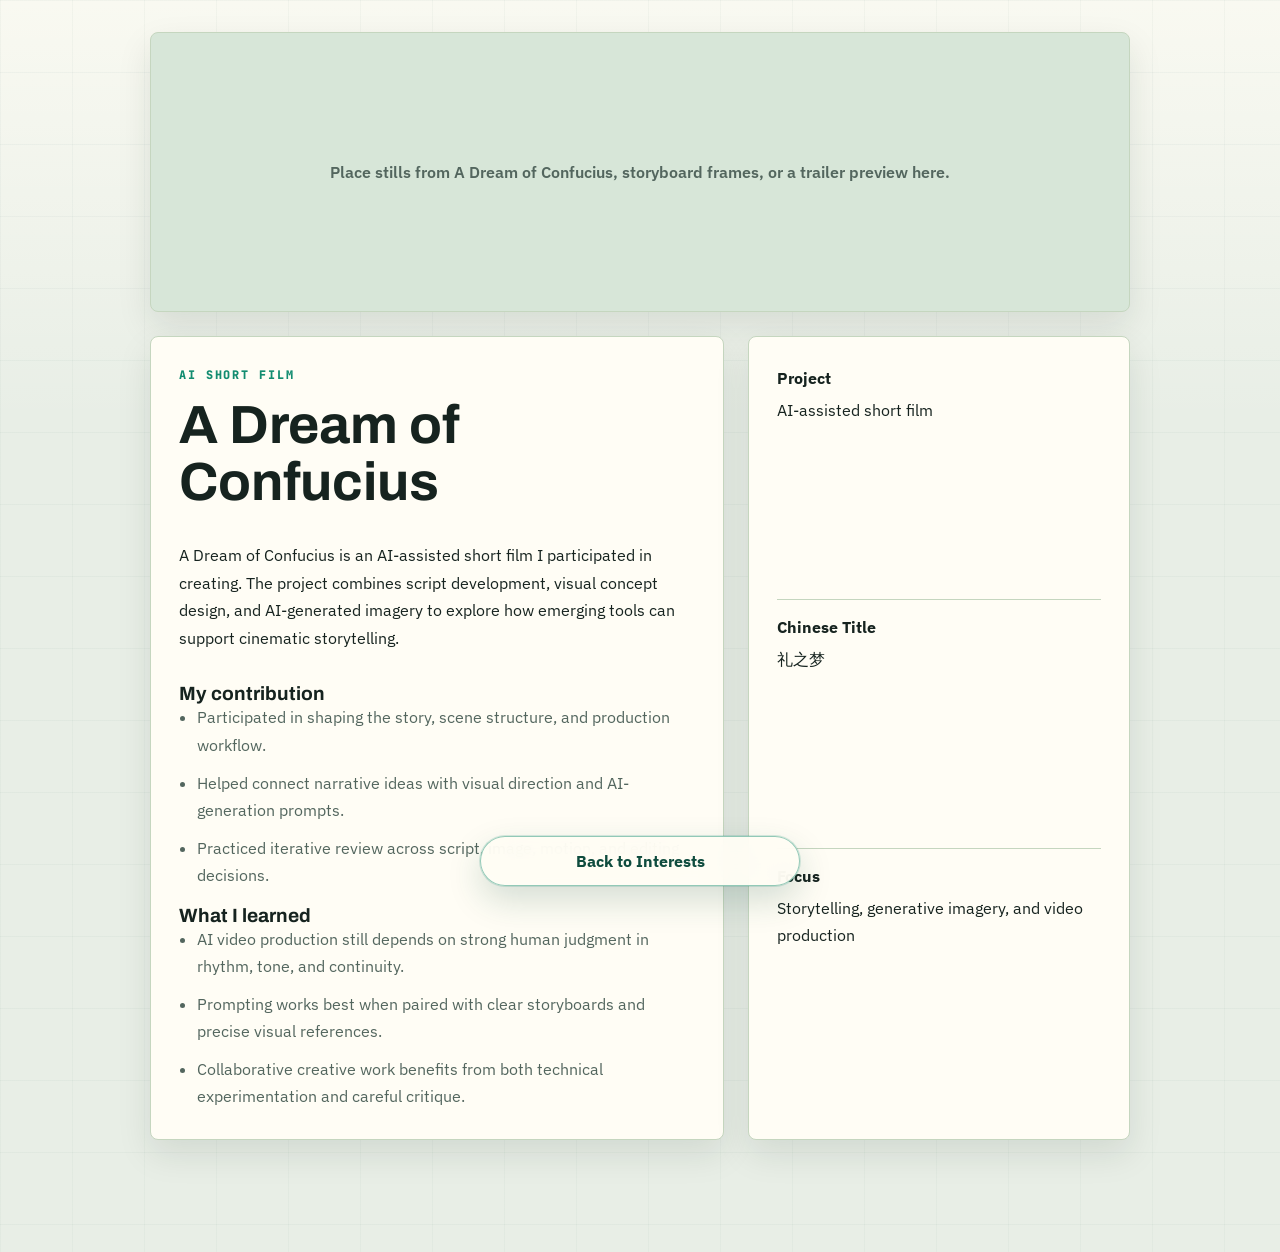
==== commit a8776cf8: "update top bar" ====
--- a/interest-ai-short-film.html
+++ b/interest-ai-short-film.html
@@ -11,7 +11,7 @@
       href="https://fonts.googleapis.com/css2?family=Archivo:wght@500;600;700;800&family=IBM+Plex+Sans:wght@400;500;600;700&family=JetBrains+Mono:wght@600;700&display=swap"
       rel="stylesheet"
     />
-    <link rel="stylesheet" href="style.css?v=20260709-photo-grid" />
+    <link rel="stylesheet" href="style.css?v=20260710-portfolio-rhythm" />
   </head>
   <body>
     <div class="detail-shell">
--- a/style.css
+++ b/style.css
@@ -12,6 +12,7 @@
   --accent-dark: #0f4c3e;
   --accent-2: #1f7da1;
   --accent-warm: #d69728;
+  --accent-warm-bright: #f0b84a;
   --line: #c5d6bf;
   --line-strong: #8fb38e;
   --shadow: 0 14px 34px rgba(22, 35, 31, 0.1);
@@ -35,15 +36,15 @@
   position: relative;
   margin: 0;
   min-height: 100vh;
+  overflow-x: clip;
   font-family: "IBM Plex Sans", sans-serif;
   color: var(--text);
   background:
-    linear-gradient(rgba(15, 76, 62, 0.045) 1px, transparent 1px),
-    linear-gradient(90deg, rgba(15, 76, 62, 0.04) 1px, transparent 1px),
-    linear-gradient(135deg, rgba(18, 140, 112, 0.12), rgba(214, 151, 40, 0.1) 38%, rgba(31, 125, 161, 0.1) 72%, rgba(232, 238, 230, 0) 100%),
-    linear-gradient(180deg, rgba(255, 253, 245, 0.92), rgba(232, 238, 230, 0) 520px),
+    linear-gradient(rgba(15, 76, 62, 0.035) 1px, transparent 1px),
+    linear-gradient(90deg, rgba(15, 76, 62, 0.03) 1px, transparent 1px),
+    linear-gradient(180deg, rgba(255, 253, 245, 0.74), rgba(232, 238, 230, 0) 420px),
     var(--bg);
-  background-size: 72px 72px, 72px 72px, auto, auto, auto;
+  background-size: 72px 72px, 72px 72px, auto, auto;
 }
 
 ::selection {
@@ -68,7 +69,7 @@
   z-index: 1;
   width: min(var(--page-max), calc(100% - var(--page-gutter)));
   margin: 0 auto;
-  padding: 16px 0 64px;
+  padding: 0 0 64px;
 }
 
 #top {
@@ -105,17 +106,18 @@
 
 .site-header {
   position: sticky;
-  top: 8px;
+  top: 0;
   z-index: 10;
   display: grid;
   grid-template-columns: minmax(120px, 1fr) auto minmax(120px, 1fr);
   align-items: center;
   gap: 24px;
-  padding: 10px 14px;
-  border: 1px solid rgba(143, 179, 142, 0.74);
-  border-radius: var(--radius);
-  background: rgba(255, 253, 245, 0.86);
-  box-shadow: var(--shadow);
+  width: 100vw;
+  margin-left: calc(50% - 50vw);
+  padding: 12px max(18px, calc((100vw - var(--page-max)) / 2));
+  border-bottom: 1px solid rgba(143, 179, 142, 0.48);
+  background: rgba(255, 253, 245, 0.9);
+  box-shadow: 0 10px 28px rgba(22, 35, 31, 0.08);
   backdrop-filter: blur(16px);
 }
 
@@ -130,11 +132,11 @@
   display: flex;
   flex-wrap: nowrap;
   justify-content: center;
-  gap: 4px;
-  padding: 4px;
-  border: 1px solid rgba(15, 76, 62, 0.18);
+  gap: 2px;
+  padding: 3px;
+  border: 1px solid rgba(15, 76, 62, 0.14);
   border-radius: 999px;
-  background: rgba(16, 27, 24, 0.06);
+  background: rgba(16, 27, 24, 0.04);
 }
 
 .site-nav a {
@@ -143,7 +145,7 @@
   justify-content: center;
   min-width: 76px;
   min-height: 32px;
-  padding: 0 13px;
+  padding: 0 12px;
   border-radius: 999px;
   color: var(--muted);
   font-family: "JetBrains Mono", monospace;
@@ -158,9 +160,9 @@
 .site-nav a:hover,
 .site-nav a:focus-visible,
 .site-nav a.is-active {
-  background: var(--surface);
+  background: rgba(255, 253, 245, 0.94);
   color: var(--accent-dark);
-  box-shadow: 0 8px 20px rgba(15, 76, 62, 0.1);
+  box-shadow: 0 6px 16px rgba(15, 76, 62, 0.08);
 }
 
 .site-nav a.is-active {
@@ -288,6 +290,23 @@
   animation: statusPulse 1.8s ease-in-out infinite;
 }
 
+.site-footer {
+  width: min(var(--content-max), calc(100% - var(--content-inset)));
+  margin: 22px auto 0;
+  padding-top: 18px;
+  border-top: 1px solid rgba(15, 76, 62, 0.14);
+  color: var(--muted);
+  text-align: center;
+}
+
+.site-footer p {
+  margin: 0;
+  font-family: "JetBrains Mono", monospace;
+  font-size: 0.72rem;
+  font-weight: 700;
+  letter-spacing: 0.06em;
+}
+
 @keyframes statusPulse {
   0%,
   100% {
@@ -588,18 +607,11 @@
 }
 
 #interests {
-  isolation: isolate;
-}
-
-#interests::after {
-  content: "";
-  position: absolute;
-  inset: clamp(92px, 12vw, 140px) -16px 12px;
-  z-index: -1;
-  border-block: 1px solid rgba(143, 179, 142, 0.34);
+  margin-inline: calc(-1 * clamp(18px, 3vw, 32px));
+  padding-inline: clamp(18px, 3vw, 32px);
+  border-block: 1px solid rgba(214, 151, 40, 0.12);
   background:
-    linear-gradient(90deg, rgba(214, 151, 40, 0.08), rgba(18, 140, 112, 0.08)),
-    rgba(255, 253, 245, 0.22);
+    linear-gradient(180deg, rgba(255, 253, 245, 0), rgba(214, 151, 40, 0.055) 18%, rgba(214, 151, 40, 0.05) 82%, rgba(255, 253, 245, 0));
 }
 
 .contact-section {
@@ -698,12 +710,12 @@
   grid-template-columns: repeat(4, minmax(0, 1fr));
   gap: 0;
   overflow: hidden;
-  border: 1px solid rgba(15, 76, 62, 0.28);
+  border: 1px solid rgba(214, 151, 40, 0.48);
   border-radius: var(--radius);
   background:
-    linear-gradient(180deg, rgba(16, 27, 24, 0.95), rgba(15, 76, 62, 0.9)),
+    linear-gradient(135deg, rgba(16, 27, 24, 0.96), rgba(15, 76, 62, 0.9) 50%, rgba(214, 151, 40, 0.48)),
     var(--surface-ink);
-  box-shadow: 0 24px 54px rgba(15, 33, 27, 0.18);
+  box-shadow: 0 24px 54px rgba(15, 33, 27, 0.18), 0 0 0 1px rgba(214, 151, 40, 0.14);
 }
 
 .film-strip::before,
@@ -714,8 +726,8 @@
   right: 0;
   height: 16px;
   background:
-    radial-gradient(circle, rgba(255, 253, 245, 0.9) 0 3px, transparent 3.5px) 0 50% / 24px 12px repeat-x,
-    rgba(255, 253, 245, 0.08);
+    radial-gradient(circle, rgba(255, 244, 213, 0.9) 0 3px, transparent 3.5px) 0 50% / 24px 12px repeat-x,
+    linear-gradient(90deg, rgba(214, 151, 40, 0.18), rgba(255, 253, 245, 0.08), rgba(34, 192, 139, 0.1));
 }
 
 .film-strip::before {
@@ -732,7 +744,7 @@
   align-content: start;
   min-height: 224px;
   padding: 38px 22px 32px;
-  border-left: 1px solid rgba(255, 253, 245, 0.16);
+  border-left: 1px solid rgba(255, 244, 213, 0.18);
 }
 
 .film-frame:first-child {
@@ -741,12 +753,13 @@
 
 .film-frame span {
   margin-bottom: 18px;
-  color: var(--accent-bright);
+  color: var(--accent-warm-bright);
   font-family: "JetBrains Mono", monospace;
   font-size: 0.72rem;
   font-weight: 800;
   letter-spacing: 0.14em;
   text-transform: uppercase;
+  text-shadow: 0 0 18px rgba(214, 151, 40, 0.32);
 }
 
 .film-frame strong {
@@ -818,9 +831,9 @@
 .project-card:hover,
 .project-card:focus-within {
   transform: translateY(-6px);
-  border-color: rgba(18, 140, 112, 0.86);
+  border-color: rgba(91, 139, 91, 0.86);
   background: #ffffff;
-  box-shadow: 0 0 0 1px rgba(18, 140, 112, 0.36), 0 0 30px rgba(34, 192, 139, 0.24), var(--shadow-strong);
+  box-shadow: 0 0 0 1px rgba(91, 139, 91, 0.32), 0 0 28px rgba(136, 171, 117, 0.24), var(--shadow-strong);
 }
 
 .interest-card:active,
@@ -840,7 +853,7 @@
 .interest-card:hover .interest-card-media,
 .interest-card:focus-within .interest-card-media {
   transform: scale(1.018);
-  border-color: rgba(18, 140, 112, 0.22);
+  border-color: rgba(91, 139, 91, 0.24);
   background: #e7f2ea;
 }
 
@@ -1148,8 +1161,44 @@
 }
 
 .contact-card a {
+  position: relative;
+  display: inline-flex;
+  align-items: center;
+  min-height: 34px;
+  padding: 0 10px;
+  border-radius: 999px;
   font-size: 1rem;
   font-weight: 800;
+  transition: color 160ms ease, background-color 160ms ease, box-shadow 160ms ease, transform 160ms ease;
+}
+
+.contact-card a::after {
+  content: "";
+  position: absolute;
+  left: 12px;
+  right: 12px;
+  bottom: 5px;
+  height: 2px;
+  border-radius: 999px;
+  background: var(--accent-warm-bright);
+  opacity: 0;
+  transform: scaleX(0.38);
+  transform-origin: center;
+  transition: opacity 160ms ease, transform 180ms ease;
+}
+
+.contact-section .contact-card a:hover,
+.contact-section .contact-card a:focus-visible {
+  background: rgba(255, 244, 213, 0.12);
+  box-shadow: 0 0 0 1px rgba(240, 184, 74, 0.22), 0 10px 24px rgba(0, 0, 0, 0.14);
+  color: #fff8dd;
+  transform: translateY(-2px);
+}
+
+.contact-section .contact-card a:hover::after,
+.contact-section .contact-card a:focus-visible::after {
+  opacity: 1;
+  transform: scaleX(1);
 }
 
 .detail-shell {
@@ -1407,10 +1456,10 @@
 @media (max-width: 820px) {
   .site-header {
     position: sticky;
-    top: 8px;
+    top: 0;
     grid-template-columns: minmax(0, 1fr) auto auto;
     gap: 10px;
-    padding: 8px 10px;
+    padding: 8px max(14px, calc((100vw - var(--page-max)) / 2));
   }
 
   .site-nav {
@@ -1429,10 +1478,13 @@
 @media (max-width: 640px) {
   .page-shell {
     width: calc(100% - 28px);
-    padding-top: 14px;
   }
 
   #top {
+    width: 100%;
+  }
+
+  .site-footer {
     width: 100%;
   }
 
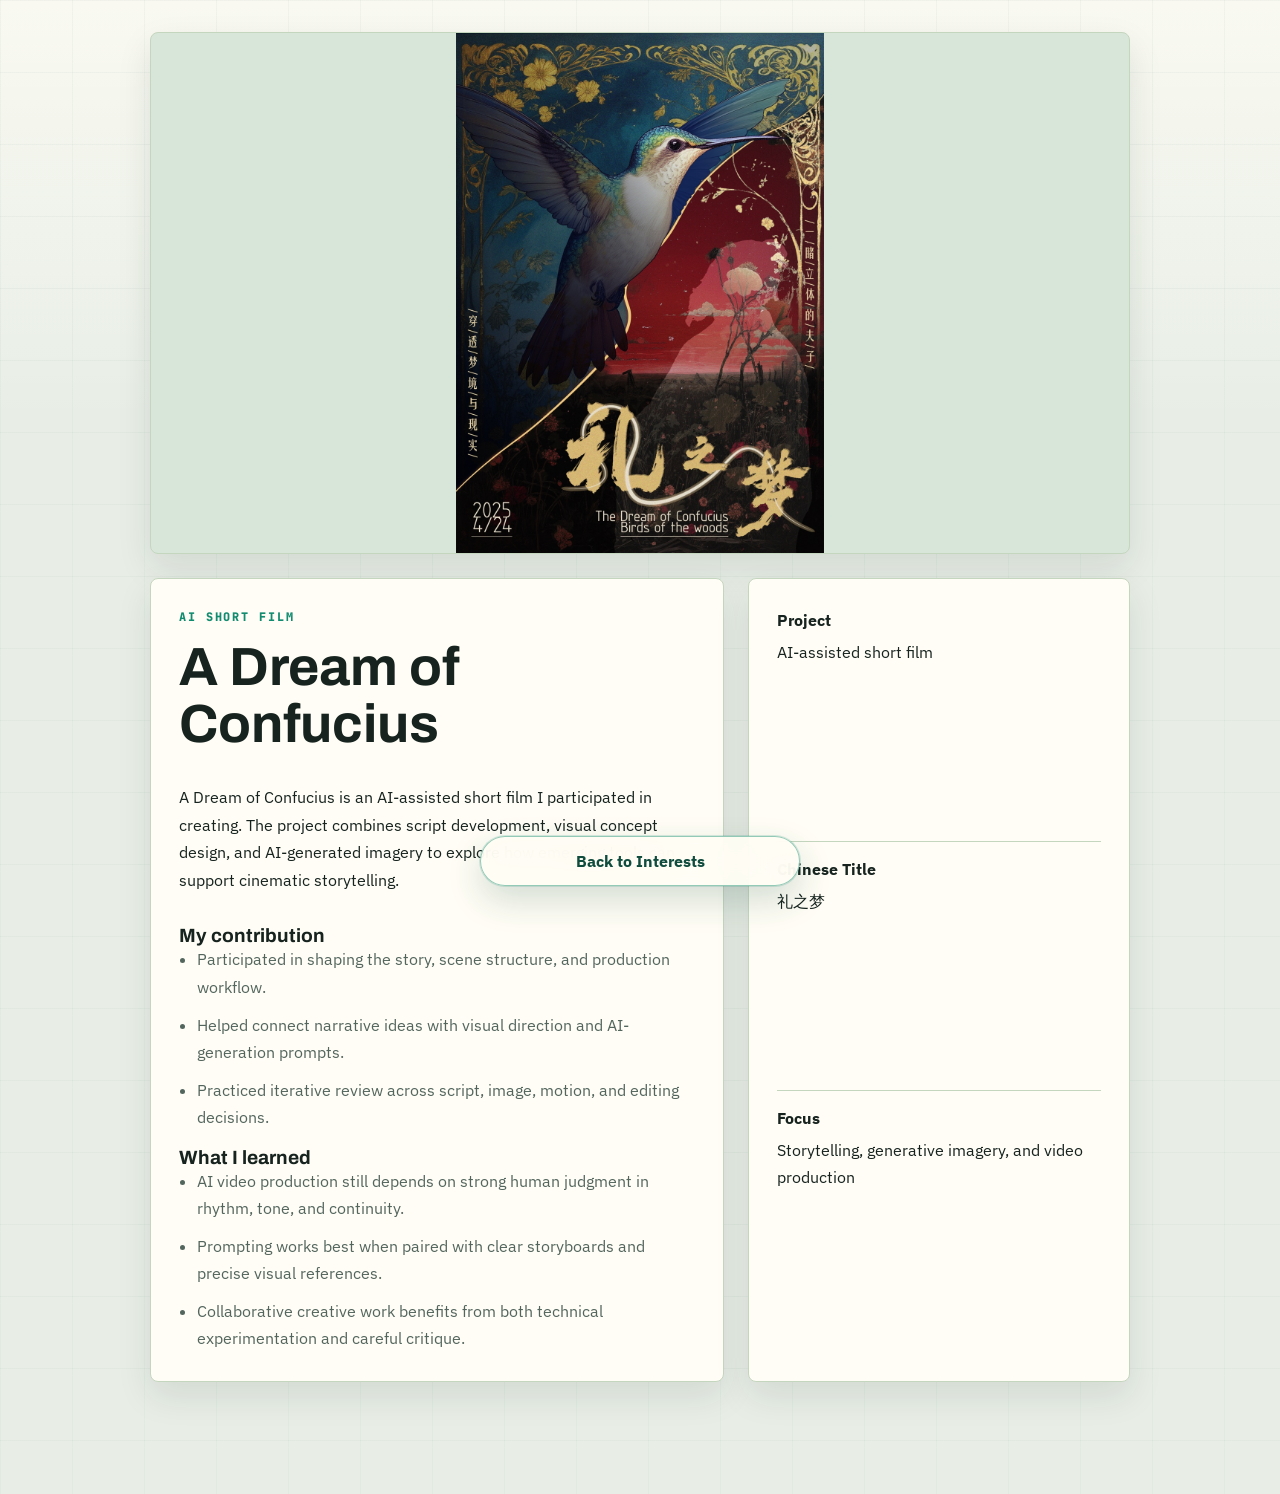
==== commit 86c4dbcb: "Prepare portfolio for professor outreach" ====
--- a/interest-ai-short-film.html
+++ b/interest-ai-short-film.html
@@ -4,6 +4,7 @@
     <meta charset="UTF-8" />
     <meta name="viewport" content="width=device-width, initial-scale=1.0" />
     <title>AI Short Film: A Dream of Confucius | Haojun Ma</title>
+    <meta name="description" content="A collaborative AI-assisted short-film exploration of ritual, memory, and visual storytelling." />
     <link rel="icon" type="image/svg+xml" href="assets/favicon.svg" />
     <link rel="preconnect" href="https://fonts.googleapis.com" />
     <link rel="preconnect" href="https://fonts.gstatic.com" crossorigin />
@@ -11,14 +12,14 @@
       href="https://fonts.googleapis.com/css2?family=Archivo:wght@500;600;700;800&family=IBM+Plex+Sans:wght@400;500;600;700&family=JetBrains+Mono:wght@600;700&display=swap"
       rel="stylesheet"
     />
-    <link rel="stylesheet" href="style.css?v=20260710-portfolio-rhythm" />
+    <link rel="stylesheet" href="style.css?v=20260721-outreach-release" />
   </head>
   <body>
     <div class="detail-shell">
       <div class="detail-header">
         <a class="text-link" href="index.html#interests">Back to Interests</a>
       </div>
-      <div class="detail-media">Place stills from A Dream of Confucius, storyboard frames, or a trailer preview here.</div>
+      <div class="detail-media"><img src="assets/images/interests/ai-short-film/card.jpg" alt="Poster for A Dream of Confucius" width="990" height="1400" /></div>
       <div class="detail-grid">
         <section class="detail-main detail-stack">
           <div>
--- a/style.css
+++ b/style.css
@@ -321,6 +321,7 @@
 }
 
 .hero {
+  position: relative;
   display: block;
   padding: 48px 0 16px;
 }
@@ -338,6 +339,8 @@
 }
 
 .hero-copy {
+  position: relative;
+  z-index: 1;
   padding: clamp(30px, 4vw, 48px);
   background:
     linear-gradient(135deg, rgba(255, 253, 245, 0.96), rgba(247, 245, 233, 0.88)),
@@ -470,6 +473,50 @@
   grid-row: 2;
   max-width: none;
   margin-top: 0;
+}
+
+.hero-actions {
+  grid-column: 1 / -1;
+  display: flex;
+  flex-wrap: wrap;
+  gap: 10px;
+  margin-top: 2px;
+}
+
+.button-link {
+  display: inline-flex;
+  align-items: center;
+  justify-content: center;
+  min-height: 42px;
+  padding: 0 16px;
+  border: 1px solid var(--line-strong);
+  border-radius: 999px;
+  background: rgba(255, 253, 245, 0.74);
+  color: var(--accent-dark);
+  font-family: "JetBrains Mono", monospace;
+  font-size: 0.76rem;
+  font-weight: 800;
+  letter-spacing: 0.03em;
+  transition: transform 160ms ease, border-color 160ms ease, background-color 160ms ease, box-shadow 160ms ease;
+}
+
+.button-link:hover,
+.button-link:focus-visible {
+  transform: translateY(-2px);
+  border-color: var(--accent);
+  box-shadow: 0 10px 24px rgba(15, 76, 62, 0.12);
+}
+
+.button-link-primary {
+  border-color: var(--accent-dark);
+  background: var(--accent-dark);
+  color: var(--surface);
+}
+
+.button-link-primary:hover,
+.button-link-primary:focus-visible {
+  background: var(--accent);
+  color: var(--surface);
 }
 
 .editable {
@@ -649,12 +696,86 @@
   grid-template-columns: repeat(3, minmax(0, 1fr));
 }
 
+.interests-grid-structured {
+  grid-template-columns: repeat(2, minmax(0, 1fr));
+  align-items: stretch;
+}
+
 .interests-grid-extended {
   grid-template-columns: repeat(2, minmax(0, 1fr));
 }
 
 .project-grid {
   grid-template-columns: repeat(2, minmax(0, 1fr));
+}
+
+.technical-evidence-strip {
+  display: grid;
+  grid-template-columns: minmax(150px, 0.72fr) minmax(0, 1.35fr) minmax(220px, 1fr);
+  gap: 0;
+  overflow: hidden;
+  margin-top: clamp(26px, 4vw, 40px);
+  border: 1px solid var(--line);
+  border-radius: var(--radius);
+  background:
+    linear-gradient(125deg, rgba(237, 247, 239, 0.96), rgba(255, 253, 245, 0.94) 52%, rgba(247, 245, 233, 0.9)),
+    var(--surface);
+  box-shadow: var(--shadow);
+}
+
+.technical-evidence-strip > div {
+  min-width: 0;
+  padding: clamp(22px, 3vw, 30px);
+}
+
+.technical-evidence-strip > div + div {
+  border-left: 1px solid var(--line);
+}
+
+.technical-evidence-label {
+  display: grid;
+  align-content: space-between;
+  gap: 28px;
+}
+
+.technical-evidence-label .eyebrow,
+.technical-evidence-copy .project-tag {
+  margin-bottom: 0;
+}
+
+.technical-evidence-label span {
+  color: var(--muted);
+  font-family: "JetBrains Mono", monospace;
+  font-size: 0.72rem;
+  font-weight: 700;
+  letter-spacing: 0.06em;
+  line-height: 1.5;
+  text-transform: uppercase;
+}
+
+.technical-evidence-copy,
+.technical-evidence-proof {
+  display: grid;
+  align-content: start;
+  gap: 14px;
+}
+
+.technical-evidence-copy h3 {
+  font-size: clamp(1.3rem, 2.2vw, 1.75rem);
+}
+
+.technical-evidence-copy > p:last-child,
+.technical-evidence-proof p {
+  margin: 0;
+  color: var(--muted);
+}
+
+.technical-evidence-proof strong {
+  color: var(--text);
+}
+
+.technical-evidence-proof .project-meta-row {
+  margin: 4px 0 0;
 }
 
 .focus-strip {
@@ -836,6 +957,38 @@
   box-shadow: 0 0 0 1px rgba(91, 139, 91, 0.32), 0 0 28px rgba(136, 171, 117, 0.24), var(--shadow-strong);
 }
 
+.interest-card-static {
+  cursor: default;
+}
+
+.interest-card-static:hover,
+.interest-card-static:focus-within,
+.interest-card-static:active {
+  transform: none;
+  border-color: var(--line);
+  background: var(--surface);
+  box-shadow: var(--shadow);
+}
+
+.interest-card-static:hover .interest-card-media,
+.interest-card-static:focus-within .interest-card-media {
+  transform: none;
+  border-color: transparent;
+  background: var(--surface-soft);
+}
+
+.project-card-static {
+  cursor: default;
+}
+
+.project-card-static:hover,
+.project-card-static:focus-within {
+  transform: none;
+  border-color: var(--line);
+  background: var(--surface);
+  box-shadow: var(--shadow);
+}
+
 .interest-card:active,
 .project-card:active,
 .detail-header .text-link:active,
@@ -859,60 +1012,47 @@
 
 .interest-card-copy {
   display: grid;
+  align-content: start;
   gap: 10px;
-  min-height: 112px;
+  min-height: 148px;
   padding: 24px;
+}
+
+.interest-card-copy .project-tag {
+  margin-bottom: 2px;
 }
 
 .interest-card-copy h3 {
   line-height: 1.15;
 }
 
-.interest-card-hover {
-  display: grid;
-  gap: 14px;
-}
-
-.interest-card-hover p {
+.interest-card-copy > p:last-child {
   margin: 0;
-}
-
-#interests .interest-card-copy {
-  grid-template-areas: "interest-stack";
-  align-items: start;
-  min-height: 122px;
-}
-
-#interests .interest-card-copy > h3,
-#interests .interest-card-hover {
-  grid-area: interest-stack;
-}
-
-#interests .interest-card-copy > h3,
-#interests .interest-card-hover {
-  transition: opacity 180ms ease, transform 220ms ease;
-}
-
-#interests .interest-card-hover {
-  max-height: none;
-  opacity: 0;
-  overflow: visible;
-  transform: translateY(8px);
-}
-
-#interests .interest-card:hover .interest-card-copy > h3,
-#interests .interest-card:focus .interest-card-copy > h3,
-#interests .interest-card:focus-within .interest-card-copy > h3 {
-  opacity: 0;
-  transform: translateY(-8px);
-}
-
-#interests .interest-card:hover .interest-card-hover,
-#interests .interest-card:focus .interest-card-hover,
-#interests .interest-card:focus-within .interest-card-hover {
-  max-height: none;
-  opacity: 1;
-  transform: translateY(0);
+  color: var(--muted);
+}
+
+.interest-card-exploration .interest-card-media {
+  height: clamp(240px, 28vw, 320px);
+}
+
+.interest-card-practice {
+  grid-template-columns: minmax(150px, 0.82fr) minmax(0, 1.18fr);
+}
+
+.interest-card-practice .interest-card-media {
+  height: auto;
+  min-height: 190px;
+}
+
+.interest-card-practice .interest-card-copy {
+  min-height: 190px;
+}
+
+.interest-card-practice .media-placeholder > span {
+  padding: 24px;
+  font-family: "Archivo", sans-serif;
+  font-size: clamp(1rem, 1.8vw, 1.35rem);
+  line-height: 1.2;
 }
 
 .project-card-featured {
@@ -931,6 +1071,42 @@
 
 .project-card h3 {
   margin-top: 0;
+}
+
+.project-proof {
+  display: grid;
+  gap: 0;
+  margin-top: 18px;
+  margin-bottom: 0;
+  border-top: 1px solid var(--line);
+  border-bottom: 1px solid var(--line);
+}
+
+.project-proof > div {
+  display: grid;
+  grid-template-columns: 92px minmax(0, 1fr);
+  gap: 14px;
+  padding: 12px 0;
+}
+
+.project-proof > div + div {
+  border-top: 1px solid var(--line);
+}
+
+.project-proof dt {
+  color: var(--accent-dark);
+  font-family: "JetBrains Mono", monospace;
+  font-size: 0.68rem;
+  font-weight: 800;
+  letter-spacing: 0.08em;
+  text-transform: uppercase;
+}
+
+.project-proof dd {
+  margin: 0;
+  color: var(--muted);
+  font-size: 0.9rem;
+  line-height: 1.55;
 }
 
 .project-meta-row {
@@ -1065,6 +1241,44 @@
 
 .project-visual-metrics {
   gap: 24px;
+}
+
+.scenezero-visual {
+  grid-template-columns: auto 40px auto 40px auto;
+  gap: 12px;
+  padding: 34px;
+}
+
+.scenezero-node {
+  position: relative;
+  z-index: 1;
+  display: grid;
+  place-items: center;
+  width: clamp(76px, 8vw, 108px);
+  aspect-ratio: 1;
+  border: 1px solid rgba(255, 253, 245, 0.48);
+  border-radius: 999px;
+  background: rgba(255, 253, 245, 0.11);
+  color: var(--surface);
+  backdrop-filter: blur(8px);
+}
+
+.scenezero-node span {
+  color: var(--accent-warm-bright);
+  font-family: "JetBrains Mono", monospace;
+  font-size: 0.68rem;
+  line-height: 1;
+}
+
+.scenezero-node strong {
+  font-size: 0.78rem;
+  line-height: 1;
+}
+
+.scenezero-visual > i {
+  width: 100%;
+  height: 1px;
+  background: rgba(255, 253, 245, 0.46);
 }
 
 .metric-orbit {
@@ -1279,6 +1493,14 @@
   color: var(--muted);
   text-align: center;
   font-weight: 600;
+  overflow: hidden;
+}
+
+.detail-media img {
+  display: block;
+  width: 100%;
+  max-height: 520px;
+  object-fit: contain;
 }
 
 .detail-stack {
@@ -1322,25 +1544,591 @@
   margin-bottom: 4px;
 }
 
-@media (hover: hover) and (pointer: fine) {
-  #interests .interest-card-copy {
-    min-height: 122px;
-  }
-
-  #interests .interest-card-hover {
-    max-height: 0;
-    opacity: 0;
-    overflow: hidden;
-    transform: translateY(8px);
-    transition: max-height 220ms ease, opacity 180ms ease, transform 220ms ease;
-  }
-
-  #interests .interest-card:hover .interest-card-hover,
-  #interests .interest-card:focus-within .interest-card-hover {
-    max-height: 180px;
-    opacity: 1;
-    transform: translateY(0);
-  }
+.case-study-page {
+  background:
+    radial-gradient(circle at 12% 8%, rgba(34, 192, 139, 0.08), transparent 30%),
+    radial-gradient(circle at 88% 18%, rgba(214, 151, 40, 0.08), transparent 28%),
+    var(--bg);
+}
+
+.case-study-shell {
+  width: min(1160px, calc(100% - 40px));
+}
+
+.case-study-hero {
+  overflow: hidden;
+  padding: clamp(38px, 6vw, 72px);
+  border: 1px solid var(--line);
+  border-radius: var(--radius);
+  background:
+    linear-gradient(145deg, rgba(255, 253, 245, 0.96), rgba(237, 247, 239, 0.9)),
+    var(--surface);
+  box-shadow: var(--shadow);
+}
+
+.case-study-hero h1 {
+  max-width: 16ch;
+  font-size: clamp(2.35rem, 6vw, 5.25rem);
+  line-height: 0.98;
+}
+
+.case-study-lede {
+  max-width: 68ch;
+  margin: 24px 0 0;
+  color: var(--muted);
+  font-size: clamp(1.03rem, 1.8vw, 1.24rem);
+  line-height: 1.7;
+}
+
+.case-study-actions {
+  display: flex;
+  flex-wrap: wrap;
+  gap: 10px;
+  margin-top: 28px;
+}
+
+.case-study-facts {
+  display: grid;
+  grid-template-columns: repeat(4, minmax(0, 1fr));
+  gap: 0;
+  margin: clamp(34px, 5vw, 54px) 0 0;
+  border-top: 1px solid var(--line);
+  border-bottom: 1px solid var(--line);
+}
+
+.case-study-facts > div {
+  min-width: 0;
+  padding: 18px;
+  border-left: 1px solid var(--line);
+}
+
+.case-study-facts > div:first-child {
+  border-left: 0;
+}
+
+.case-study-facts dt,
+.case-study-index {
+  color: var(--accent);
+  font-family: "JetBrains Mono", monospace;
+  font-size: 0.7rem;
+  font-weight: 800;
+  letter-spacing: 0.1em;
+  text-transform: uppercase;
+}
+
+.case-study-facts dd {
+  margin: 6px 0 0;
+  color: var(--text);
+  font-weight: 700;
+  line-height: 1.4;
+}
+
+.case-study-figure {
+  overflow: hidden;
+  margin: 28px 0 0;
+  border: 1px solid var(--line);
+  border-radius: var(--radius);
+  background: var(--surface);
+  box-shadow: var(--shadow);
+}
+
+.case-study-figure img {
+  display: block;
+  width: 100%;
+  height: auto;
+}
+
+.case-study-figure figcaption {
+  padding: 14px 18px;
+  border-top: 1px solid var(--line);
+  color: var(--muted);
+  font-size: 0.85rem;
+}
+
+.case-study-figure-contain {
+  padding-top: clamp(24px, 5vw, 54px);
+  background: #ffffff;
+}
+
+.case-study-figure-contain img {
+  padding: 0 clamp(18px, 5vw, 56px) clamp(24px, 5vw, 54px);
+  object-fit: contain;
+}
+
+.phone-gallery {
+  display: grid;
+  grid-template-columns: repeat(3, minmax(0, 1fr));
+  gap: 18px;
+  margin-top: 28px;
+  padding: clamp(24px, 5vw, 48px);
+  border: 1px solid var(--line);
+  border-radius: var(--radius);
+  background:
+    linear-gradient(145deg, rgba(16, 27, 24, 0.98), rgba(15, 76, 62, 0.9)),
+    var(--surface-ink);
+  box-shadow: var(--shadow);
+}
+
+.phone-gallery figure {
+  display: grid;
+  justify-items: center;
+  gap: 12px;
+  min-width: 0;
+  margin: 0;
+}
+
+.phone-gallery img {
+  display: block;
+  width: auto;
+  max-width: 100%;
+  height: clamp(300px, 42vw, 520px);
+  border: 1px solid rgba(255, 253, 245, 0.26);
+  border-radius: 22px;
+  background: #ffffff;
+  object-fit: contain;
+  box-shadow: 0 18px 42px rgba(0, 0, 0, 0.28);
+}
+
+.phone-gallery figcaption {
+  color: rgba(255, 253, 245, 0.72);
+  font-family: "JetBrains Mono", monospace;
+  font-size: 0.7rem;
+  font-weight: 800;
+  letter-spacing: 0.06em;
+  text-transform: uppercase;
+}
+
+.scenezero-case-visual {
+  display: grid;
+  grid-template-columns: minmax(0, 1fr) 56px minmax(0, 1fr) 56px minmax(0, 1fr);
+  gap: 18px;
+  align-items: center;
+  margin-top: 28px;
+  padding: clamp(28px, 6vw, 64px);
+  border: 1px solid var(--line);
+  border-radius: var(--radius);
+  background:
+    radial-gradient(circle at 20% 20%, rgba(34, 192, 139, 0.28), transparent 34%),
+    linear-gradient(135deg, rgba(16, 27, 24, 0.98), rgba(15, 76, 62, 0.9) 58%, rgba(31, 125, 161, 0.78));
+  box-shadow: var(--shadow-strong);
+}
+
+.scenezero-case-visual > div {
+  min-width: 0;
+  min-height: 210px;
+  padding: 24px;
+  border: 1px solid rgba(255, 253, 245, 0.24);
+  border-radius: var(--radius);
+  background: rgba(255, 253, 245, 0.08);
+  color: var(--surface);
+  backdrop-filter: blur(10px);
+}
+
+.scenezero-case-visual span {
+  display: block;
+  margin-bottom: 38px;
+  color: var(--accent-warm-bright);
+  font-family: "JetBrains Mono", monospace;
+  font-size: 0.72rem;
+  font-weight: 800;
+}
+
+.scenezero-case-visual strong {
+  display: block;
+  margin-bottom: 10px;
+  font-family: "Archivo", sans-serif;
+  font-size: 1.25rem;
+}
+
+.scenezero-case-visual p {
+  margin: 0;
+  color: rgba(255, 253, 245, 0.7);
+  font-size: 0.9rem;
+  line-height: 1.6;
+}
+
+.scenezero-case-visual > i {
+  height: 1px;
+  background: rgba(255, 253, 245, 0.4);
+}
+
+.case-study-layout {
+  display: grid;
+  grid-template-columns: minmax(0, 1fr) minmax(240px, 300px);
+  gap: clamp(28px, 5vw, 64px);
+  align-items: start;
+  margin-top: clamp(48px, 8vw, 88px);
+}
+
+.case-study-content {
+  min-width: 0;
+}
+
+.case-study-section {
+  padding: 0 0 clamp(44px, 7vw, 72px);
+  border-bottom: 1px solid var(--line);
+}
+
+.case-study-section + .case-study-section {
+  padding-top: clamp(44px, 7vw, 72px);
+}
+
+.case-study-index {
+  margin: 0 0 12px;
+}
+
+.case-study-section h2 {
+  max-width: 22ch;
+  margin-bottom: 22px;
+  font-size: clamp(1.65rem, 3.3vw, 2.6rem);
+}
+
+.case-study-section > p:not(.case-study-index),
+.case-study-list,
+.interaction-flow p,
+.case-study-note p,
+.case-study-aside p {
+  color: var(--muted);
+}
+
+.case-study-section > p:not(.case-study-index) {
+  max-width: 72ch;
+  margin: 0;
+  font-size: 1rem;
+  line-height: 1.8;
+}
+
+.case-study-section > p + p {
+  margin-top: 16px;
+}
+
+.case-study-list {
+  display: grid;
+  gap: 12px;
+  margin: 22px 0 0;
+  padding: 0;
+  list-style: none;
+}
+
+.case-study-list li {
+  position: relative;
+  padding-left: 22px;
+  line-height: 1.7;
+}
+
+.case-study-list li::before {
+  content: "";
+  position: absolute;
+  left: 0;
+  top: 0.7em;
+  width: 8px;
+  height: 8px;
+  border-radius: 999px;
+  background: var(--accent);
+}
+
+.interaction-flow {
+  display: grid;
+  grid-template-columns: repeat(3, minmax(0, 1fr));
+  gap: 12px;
+  margin: 28px 0 0;
+  padding: 0;
+  list-style: none;
+}
+
+.interaction-flow li {
+  min-width: 0;
+  padding: 20px;
+  border: 1px solid var(--line);
+  border-radius: calc(var(--radius) - 4px);
+  background: var(--surface);
+}
+
+.interaction-flow li > span {
+  display: grid;
+  place-items: center;
+  width: 30px;
+  height: 30px;
+  margin-bottom: 22px;
+  border-radius: 999px;
+  background: var(--accent-dark);
+  color: var(--surface);
+  font-family: "JetBrains Mono", monospace;
+  font-size: 0.72rem;
+  font-weight: 800;
+}
+
+.interaction-flow strong {
+  display: block;
+  margin-bottom: 6px;
+}
+
+.interaction-flow p {
+  margin: 0;
+  font-size: 0.9rem;
+  line-height: 1.6;
+}
+
+.case-study-note {
+  margin-top: 18px;
+  padding: 22px;
+  border-left: 3px solid var(--accent-warm);
+  border-radius: 0 var(--radius) var(--radius) 0;
+  background: rgba(214, 151, 40, 0.08);
+}
+
+.case-study-note strong {
+  display: block;
+  margin-bottom: 6px;
+}
+
+.case-study-note p {
+  margin: 0;
+}
+
+.architecture-flow {
+  display: grid;
+  grid-template-columns: repeat(4, minmax(0, 1fr));
+  gap: 10px;
+  margin: 28px 0 0;
+  padding: 0;
+  list-style: none;
+}
+
+.architecture-flow li {
+  min-width: 0;
+  padding: 20px;
+  border: 1px solid var(--line);
+  border-radius: calc(var(--radius) - 4px);
+  background: var(--surface);
+}
+
+.architecture-flow span {
+  display: block;
+  margin-bottom: 32px;
+  color: var(--accent);
+  font-family: "JetBrains Mono", monospace;
+  font-size: 0.7rem;
+  font-weight: 800;
+}
+
+.architecture-flow strong {
+  display: block;
+  margin-bottom: 7px;
+}
+
+.architecture-flow p {
+  margin: 0;
+  color: var(--muted);
+  font-size: 0.88rem;
+  line-height: 1.55;
+}
+
+.project-timeline {
+  display: grid;
+  gap: 0;
+  margin-top: 26px;
+  border-top: 1px solid var(--line);
+}
+
+.project-timeline > div {
+  display: grid;
+  grid-template-columns: 150px minmax(150px, 0.8fr) minmax(0, 1.4fr);
+  gap: 22px;
+  padding: 22px 0;
+  border-bottom: 1px solid var(--line);
+}
+
+.project-timeline span {
+  color: var(--accent);
+  font-family: "JetBrains Mono", monospace;
+  font-size: 0.68rem;
+  font-weight: 800;
+  letter-spacing: 0.06em;
+  text-transform: uppercase;
+}
+
+.project-timeline h3,
+.project-timeline p {
+  margin: 0;
+}
+
+.project-timeline p {
+  color: var(--muted);
+}
+
+.comparison-table-wrap {
+  overflow-x: auto;
+  margin-top: 26px;
+  border: 1px solid var(--line);
+  border-radius: var(--radius);
+  background: var(--surface);
+}
+
+.comparison-table {
+  width: 100%;
+  min-width: 650px;
+  border-collapse: collapse;
+  text-align: left;
+}
+
+.comparison-table th,
+.comparison-table td {
+  padding: 14px 16px;
+  border-bottom: 1px solid var(--line);
+  font-size: 0.9rem;
+}
+
+.comparison-table thead th {
+  color: var(--accent-dark);
+  font-family: "JetBrains Mono", monospace;
+  font-size: 0.68rem;
+  letter-spacing: 0.05em;
+  text-transform: uppercase;
+}
+
+.comparison-table tbody tr:last-child th,
+.comparison-table tbody tr:last-child td {
+  border-bottom: 0;
+}
+
+.comparison-table tbody th {
+  color: var(--text);
+}
+
+.comparison-table-best {
+  background: rgba(34, 192, 139, 0.09);
+}
+
+.comparison-table-best th,
+.comparison-table-best td {
+  font-weight: 800;
+}
+
+.evidence-gallery {
+  display: grid;
+  grid-template-columns: repeat(2, minmax(0, 1fr));
+  gap: 14px;
+  margin: 26px 0;
+}
+
+.evidence-gallery figure {
+  overflow: hidden;
+  min-width: 0;
+  margin: 0;
+  border: 1px solid var(--line);
+  border-radius: var(--radius);
+  background: var(--surface);
+}
+
+.evidence-gallery img {
+  display: block;
+  width: 100%;
+  height: auto;
+}
+
+.evidence-gallery figcaption {
+  padding: 10px 14px;
+  border-top: 1px solid var(--line);
+  color: var(--muted);
+  font-size: 0.8rem;
+}
+
+.case-study-aside {
+  position: sticky;
+  top: 28px;
+  overflow: hidden;
+  border: 1px solid var(--line);
+  border-radius: var(--radius);
+  background: var(--surface);
+  box-shadow: var(--shadow);
+}
+
+.case-study-aside > div {
+  padding: 22px;
+}
+
+.case-study-aside > div + div {
+  border-top: 1px solid var(--line);
+}
+
+.case-study-aside .eyebrow {
+  margin-bottom: 8px;
+}
+
+.case-study-aside p:last-child {
+  margin: 0;
+  line-height: 1.6;
+}
+
+.artifact-list {
+  display: grid;
+  gap: 10px;
+}
+
+.artifact-list a {
+  display: flex;
+  justify-content: space-between;
+  gap: 18px;
+  padding: 18px 0;
+  border-top: 1px solid var(--line);
+  color: var(--text);
+}
+
+.artifact-list a:last-child {
+  border-bottom: 1px solid var(--line);
+}
+
+.artifact-list span {
+  color: var(--muted);
+}
+
+.artifact-list a:hover strong,
+.artifact-list a:focus-visible strong {
+  color: var(--accent);
+}
+
+.case-study-pagination {
+  display: grid;
+  grid-template-columns: repeat(3, minmax(0, 1fr));
+  gap: 12px;
+  margin-top: clamp(48px, 8vw, 84px);
+}
+
+.case-study-pagination a {
+  min-width: 0;
+  padding: 20px;
+  border: 1px solid var(--line);
+  border-radius: var(--radius);
+  background: var(--surface);
+  box-shadow: var(--shadow);
+  transition: transform 180ms ease, border-color 180ms ease, box-shadow 180ms ease;
+}
+
+.case-study-pagination a:hover,
+.case-study-pagination a:focus-visible {
+  transform: translateY(-3px);
+  border-color: var(--accent);
+  box-shadow: var(--shadow-strong);
+}
+
+.case-study-pagination span,
+.case-study-pagination strong {
+  display: block;
+}
+
+.case-study-pagination span {
+  margin-bottom: 6px;
+  color: var(--muted);
+  font-family: "JetBrains Mono", monospace;
+  font-size: 0.68rem;
+  font-weight: 800;
+  letter-spacing: 0.08em;
+  text-transform: uppercase;
+}
+
+.case-study-pagination strong {
+  line-height: 1.4;
 }
 
 @media (max-width: 960px) {
@@ -1350,6 +2138,7 @@
   .detail-grid,
   .interest-grid,
   .project-grid,
+  .technical-evidence-strip,
   .focus-strip,
   .resource-index {
     grid-template-columns: 1fr;
@@ -1406,6 +2195,38 @@
   .interest-card-copy {
     min-height: 0;
   }
+
+  .technical-evidence-strip > div + div {
+    border-top: 1px solid var(--line);
+    border-left: 0;
+  }
+
+  .case-study-layout {
+    grid-template-columns: 1fr;
+  }
+
+  .case-study-aside {
+    position: static;
+    display: grid;
+    grid-template-columns: repeat(3, minmax(0, 1fr));
+  }
+
+  .case-study-aside > div + div {
+    border-top: 0;
+    border-left: 1px solid var(--line);
+  }
+
+  .architecture-flow {
+    grid-template-columns: repeat(2, minmax(0, 1fr));
+  }
+
+  .scenezero-case-visual {
+    grid-template-columns: repeat(3, minmax(0, 1fr));
+  }
+
+  .scenezero-case-visual > i {
+    display: none;
+  }
 }
 
 @media (max-width: 960px) and (min-width: 501px) {
@@ -1418,6 +2239,18 @@
 @media (max-width: 560px) {
   .hero-copy-layout {
     grid-template-columns: 1fr;
+  }
+
+  .interest-card-practice {
+    grid-template-columns: 1fr;
+  }
+
+  .interest-card-practice .interest-card-media {
+    min-height: 200px;
+  }
+
+  .interest-card-practice .interest-card-copy {
+    min-height: 0;
   }
 
   .hero-intro,
@@ -1440,8 +2273,12 @@
     grid-row: 3;
   }
 
-  .hero-tags {
+  .hero-actions {
     grid-row: 4;
+  }
+
+  .hero-facts-inline {
+    grid-row: 5;
   }
 
   .hero-name {
@@ -1563,6 +2400,83 @@
   .project-meta-row {
     margin-bottom: 22px;
   }
+
+  .project-proof > div {
+    grid-template-columns: 1fr;
+    gap: 4px;
+  }
+
+  .scenezero-visual {
+    grid-template-columns: repeat(3, auto);
+    gap: 8px;
+    padding: 22px;
+  }
+
+  .scenezero-visual > i {
+    display: none;
+  }
+
+  .scenezero-node {
+    width: clamp(70px, 23vw, 96px);
+  }
+
+  .case-study-shell {
+    width: calc(100% - 28px);
+  }
+
+  .case-study-hero {
+    padding: 28px 22px;
+  }
+
+  .case-study-facts,
+  .interaction-flow,
+  .case-study-aside,
+  .case-study-pagination {
+    grid-template-columns: 1fr;
+  }
+
+  .case-study-facts > div {
+    border-top: 1px solid var(--line);
+    border-left: 0;
+  }
+
+  .case-study-facts > div:first-child {
+    border-top: 0;
+  }
+
+  .case-study-aside > div + div {
+    border-top: 1px solid var(--line);
+    border-left: 0;
+  }
+
+  .artifact-list a {
+    display: grid;
+    gap: 4px;
+  }
+
+  .phone-gallery,
+  .architecture-flow,
+  .scenezero-case-visual,
+  .evidence-gallery {
+    grid-template-columns: 1fr;
+  }
+
+  .phone-gallery img {
+    height: min(118vw, 480px);
+  }
+
+  .scenezero-case-visual > div {
+    min-height: 0;
+  }
+
+  .scenezero-case-visual span {
+    margin-bottom: 22px;
+  }
+
+  .project-timeline > div {
+    grid-template-columns: 1fr;
+    gap: 7px;
+  }
 }
 
 @media (max-width: 340px) {
